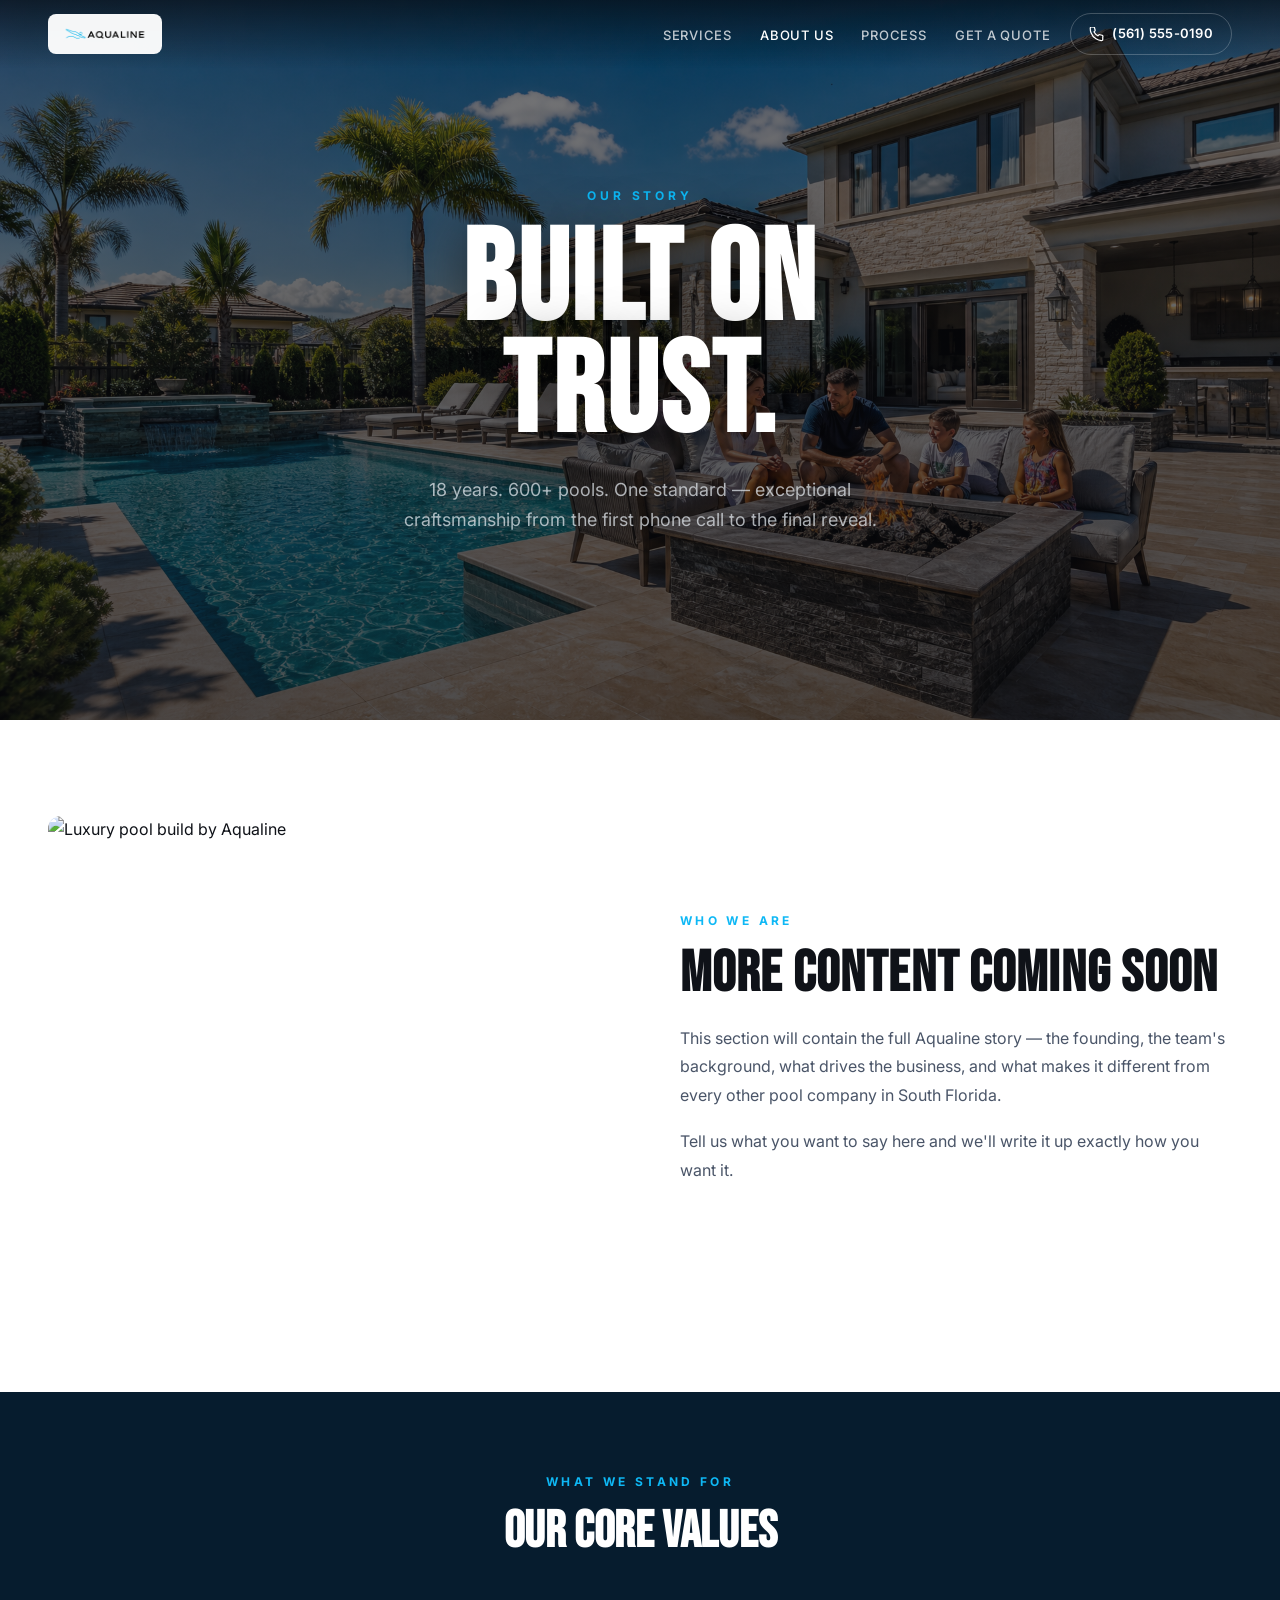
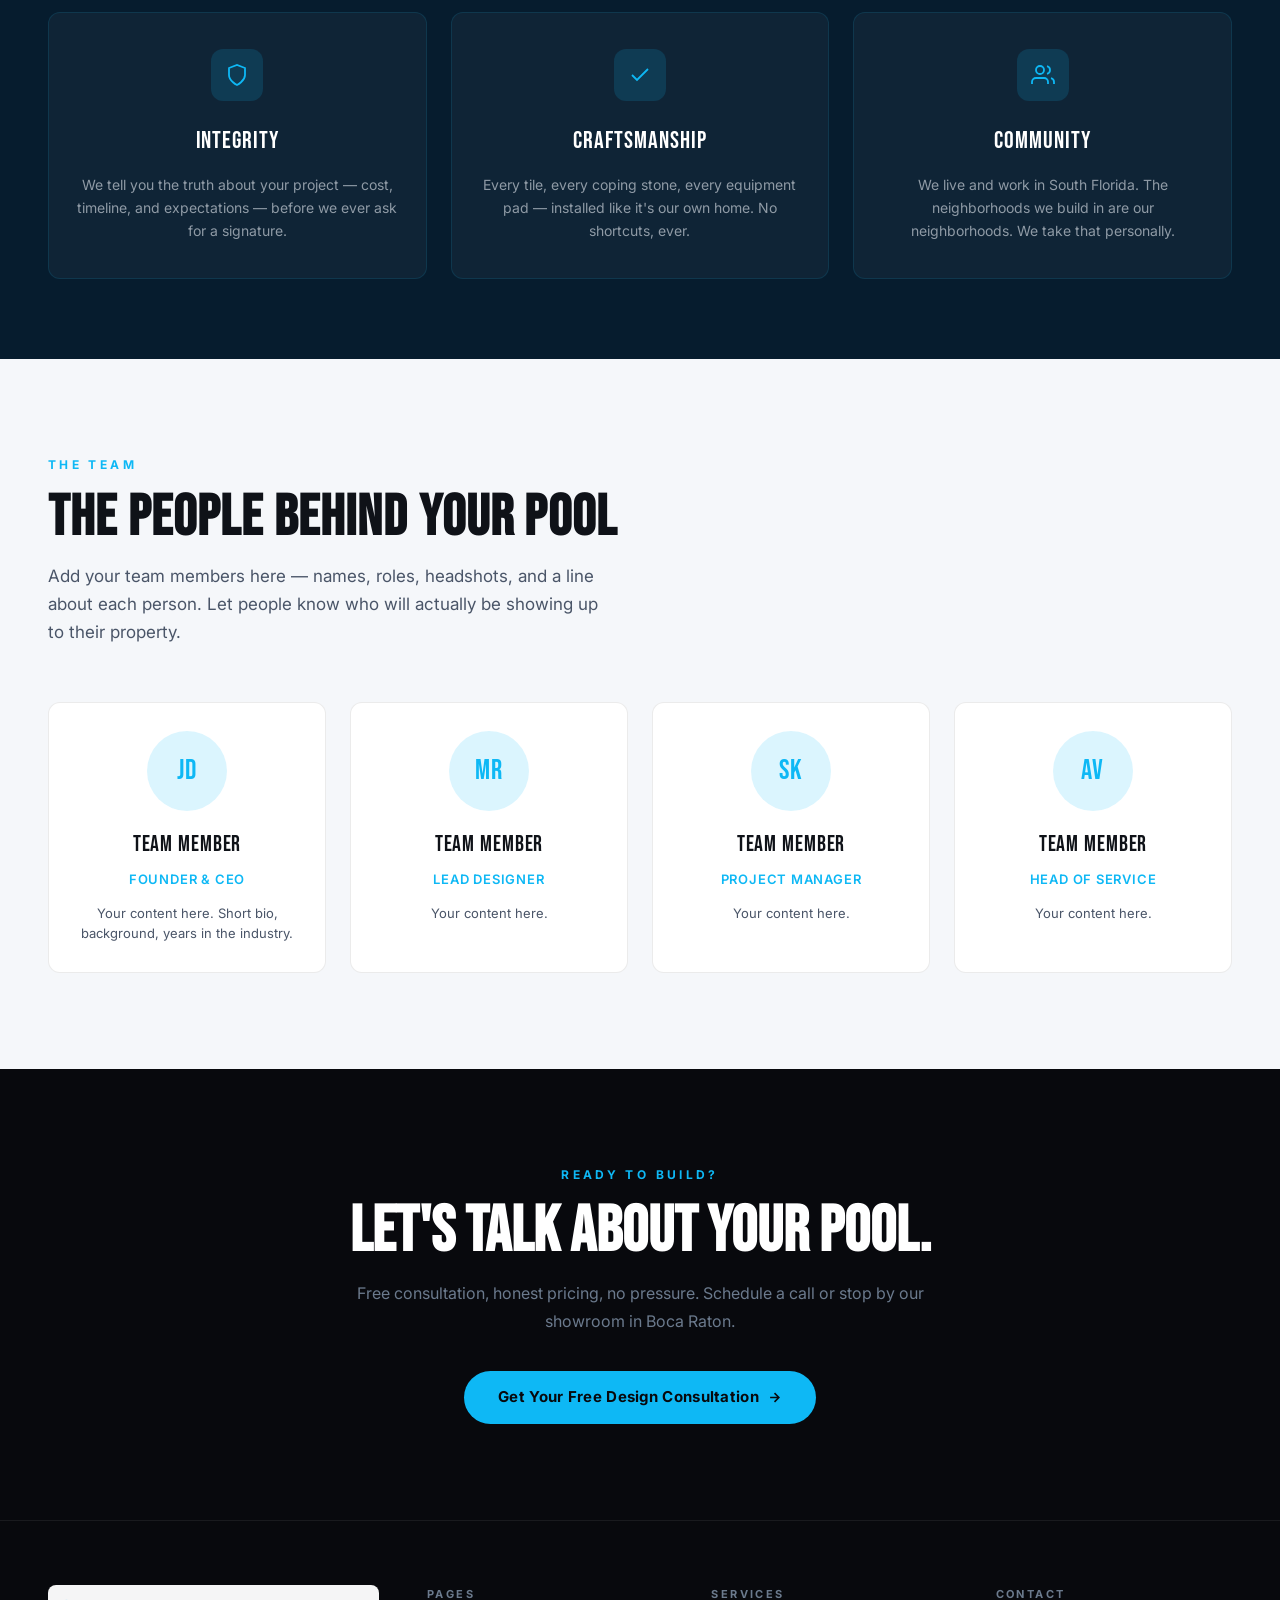
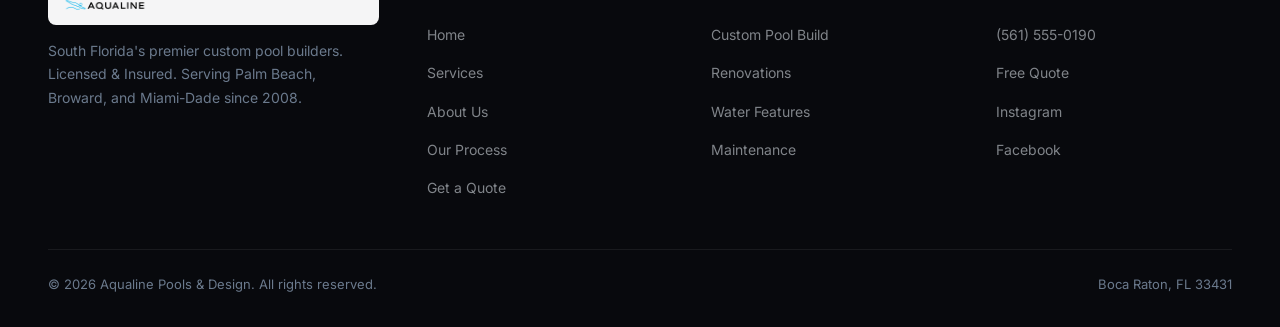
==== about.html @ 48629d18 "Major update: logo, wavy section, split contact form, about page - Aqualine logo (PNG) replaces SVG " ====
<!doctype html>
<html lang="en">
<head>
<meta charset="UTF-8" />
<meta name="viewport" content="width=device-width, initial-scale=1.0" />
<title>About Us | Aqualine Pools & Design — South Florida Pool Builders</title>
<meta name="description" content="Learn about Aqualine Pools & Design — who we are, our story, our team, and why South Florida homeowners trust us with their backyards." />
<link rel="canonical" href="https://aqualinepools.com/about" />
<meta property="og:title" content="About Us | Aqualine Pools & Design" />
<meta property="og:type" content="website" />
<link rel="preconnect" href="https://fonts.googleapis.com" />
<link rel="preconnect" href="https://fonts.gstatic.com" crossorigin />
<link href="https://fonts.googleapis.com/css2?family=Bebas+Neue&family=Inter:wght@300;400;500;600;700&display=swap" rel="stylesheet" />
<style>
*,*::before,*::after{box-sizing:border-box;margin:0;padding:0}
:root{
  --dk:#08090D;--dk2:#0D1117;
  --accent:#0EB8F5;--accent-dk:#0899CC;
  --gold:#C4972A;
  --txt:#E4EAF0;--muted:#6B7A8D;
  --bdr:rgba(255,255,255,.07);
  --lt:#F5F7FA;--lt2:#FFFFFF;
  --txt-dk:#0F1218;--muted-dk:#4A5568;--bdr-lt:rgba(0,0,0,.08);
  --r:10px;
}
html{scroll-behavior:smooth}
body{background:var(--lt2);color:var(--txt-dk);font-family:'Inter',sans-serif;font-size:16px;line-height:1.65;overflow-x:hidden}

/* ── NAV ── */
#nav{position:fixed;top:0;left:0;right:0;height:68px;display:flex;align-items:center;justify-content:space-between;padding:0 48px;z-index:100;background:linear-gradient(to bottom,rgba(8,9,13,.65) 0%,transparent 100%)}
.nav-logo{display:flex;align-items:center;text-decoration:none;background:rgba(255,255,255,.96);border-radius:8px;padding:5px 12px}
.nav-logo img{height:30px;width:auto;display:block}
.nav-right{display:flex;align-items:center;gap:20px;margin-left:auto}
.nav-links{display:flex;align-items:center;gap:28px;list-style:none}
.nav-links a{font-size:13px;font-weight:500;letter-spacing:.06em;text-transform:uppercase;color:rgba(255,255,255,.75);text-decoration:none;transition:color .2s}
.nav-links a:hover,.nav-links a.active{color:#fff}
.nav-phone{display:flex;align-items:center;gap:8px;padding:9px 18px;border-radius:50px;border:1px solid rgba(255,255,255,.22);font-size:13px;font-weight:600;color:#fff;text-decoration:none;letter-spacing:.02em;transition:background .2s,border-color .2s}
.nav-phone:hover{background:rgba(255,255,255,.1);border-color:rgba(255,255,255,.4)}
.hamburger{display:none;flex-direction:column;gap:5px;background:none;border:none;cursor:pointer;padding:4px}
.hamburger span{display:block;width:22px;height:2px;background:#fff;border-radius:2px}
.mob-nav{display:none;position:fixed;inset:0;background:var(--dk);z-index:99;padding:100px 32px 32px;flex-direction:column}
.mob-nav.open{display:flex}
.mob-nav ul{list-style:none;display:flex;flex-direction:column;gap:24px}
.mob-nav a{font-family:'Bebas Neue',sans-serif;font-size:36px;color:var(--txt);text-decoration:none;letter-spacing:.06em;transition:color .2s}
.mob-nav a:hover{color:var(--accent)}

/* ── ABOUT HERO ── */
#about-hero{
  position:relative;height:80vh;min-height:560px;
  background-image:url('aqualine-family-pool-hero.png');
  background-size:cover;background-position:center 30%;
  display:flex;align-items:center;justify-content:center;text-align:center;
}
#about-hero::before{content:'';position:absolute;inset:0;background:linear-gradient(to bottom,rgba(8,9,13,.55) 0%,rgba(8,9,13,.7) 100%)}
.about-hero-inner{position:relative;z-index:1;padding:0 24px;max-width:800px;margin:0 auto}
.about-eye{font-size:12px;font-weight:700;letter-spacing:.32em;text-transform:uppercase;color:var(--accent);margin-bottom:20px}
.about-h1{font-family:'Bebas Neue',sans-serif;font-size:clamp(60px,10vw,130px);line-height:.88;letter-spacing:.02em;color:#fff;text-shadow:0 6px 50px rgba(0,0,0,.5);margin-bottom:24px;text-wrap:balance}
.about-sub{font-size:18px;color:rgba(228,234,240,.72);line-height:1.65;max-width:520px;margin:0 auto}

/* ── STORY SECTION ── */
#about-story{background:var(--lt2);padding:96px 48px}
.story-inner{max-width:1200px;margin:0 auto;display:grid;grid-template-columns:1fr 1fr;gap:80px;align-items:center}
.story-img{border-radius:12px;overflow:hidden}
.story-img img{width:100%;height:480px;object-fit:cover;display:block;border-radius:12px}
.story-text .sec-eye{font-size:12px;font-weight:700;letter-spacing:.28em;text-transform:uppercase;color:var(--accent);margin-bottom:16px}
.story-text h2{font-family:'Bebas Neue',sans-serif;font-size:clamp(40px,4.5vw,64px);line-height:.95;letter-spacing:.02em;color:var(--txt-dk);margin-bottom:22px;text-wrap:balance}
.story-text p{font-size:16px;color:var(--muted-dk);line-height:1.78;margin-bottom:18px}

/* ── VALUES BAND ── */
#about-values{background:#061C2E;padding:80px 48px}
.values-inner{max-width:1200px;margin:0 auto}
.values-inner .sec-eye{font-size:12px;font-weight:700;letter-spacing:.28em;text-transform:uppercase;color:var(--accent);margin-bottom:16px;text-align:center}
.values-inner h2{font-family:'Bebas Neue',sans-serif;font-size:clamp(38px,4vw,58px);line-height:.95;color:#fff;text-align:center;margin-bottom:56px;text-wrap:balance}
.values-grid{display:grid;grid-template-columns:repeat(3,1fr);gap:24px}
.value-card{background:rgba(255,255,255,.04);border:1px solid rgba(14,184,245,.12);border-radius:12px;padding:36px 28px;text-align:center;transition:border-color .3s}
.value-card:hover{border-color:rgba(14,184,245,.35)}
.value-icon{width:52px;height:52px;border-radius:12px;background:rgba(14,184,245,.15);display:flex;align-items:center;justify-content:center;color:var(--accent);margin:0 auto 20px}
.value-title{font-family:'Bebas Neue',sans-serif;font-size:24px;letter-spacing:.04em;color:#fff;margin-bottom:12px}
.value-desc{font-size:14px;color:rgba(228,234,240,.6);line-height:1.65}

/* ── TEAM SECTION ── */
#about-team{background:var(--lt);padding:96px 48px}
.team-inner{max-width:1200px;margin:0 auto}
.team-inner .sec-eye{font-size:12px;font-weight:700;letter-spacing:.28em;text-transform:uppercase;color:var(--accent);margin-bottom:16px}
.team-inner h2{font-family:'Bebas Neue',sans-serif;font-size:clamp(40px,4.5vw,64px);line-height:.95;letter-spacing:.02em;color:var(--txt-dk);margin-bottom:16px;text-wrap:balance}
.team-inner .team-sub{font-size:17px;color:var(--muted-dk);max-width:560px;margin-bottom:56px}
.team-grid{display:grid;grid-template-columns:repeat(4,1fr);gap:24px}
.team-card{background:var(--lt2);border:1px solid var(--bdr-lt);border-radius:12px;padding:28px;text-align:center;transition:box-shadow .3s}
.team-card:hover{box-shadow:0 8px 32px rgba(14,184,245,.1)}
.team-avatar{width:80px;height:80px;border-radius:50%;background:rgba(14,184,245,.15);margin:0 auto 16px;display:flex;align-items:center;justify-content:center;color:var(--accent);font-family:'Bebas Neue',sans-serif;font-size:28px;letter-spacing:.04em}
.team-name{font-family:'Bebas Neue',sans-serif;font-size:22px;letter-spacing:.04em;color:var(--txt-dk);margin-bottom:6px}
.team-role{font-size:13px;font-weight:600;color:var(--accent);letter-spacing:.06em;text-transform:uppercase;margin-bottom:12px}
.team-bio{font-size:13px;color:var(--muted-dk);line-height:1.6}

/* ── CTA ── */
#about-cta{background:var(--dk);padding:96px 48px;text-align:center}
.about-cta-inner{max-width:620px;margin:0 auto}
.about-cta-inner .sec-eye{font-size:12px;font-weight:700;letter-spacing:.28em;text-transform:uppercase;color:var(--accent);margin-bottom:16px}
.about-cta-inner h2{font-family:'Bebas Neue',sans-serif;font-size:clamp(42px,5vw,72px);line-height:.95;color:#fff;margin-bottom:18px;text-wrap:balance}
.about-cta-inner p{font-size:16px;color:var(--muted);margin-bottom:36px;line-height:1.7}
.btn-accent{display:inline-flex;align-items:center;gap:8px;padding:14px 34px;background:var(--accent);color:#08090D;border-radius:50px;font-size:15px;font-weight:700;font-family:'Inter',sans-serif;text-decoration:none;letter-spacing:.02em;transition:background .2s,box-shadow .2s,transform .2s}
.btn-accent:hover{background:var(--accent-dk);box-shadow:0 8px 28px rgba(14,184,245,.35);transform:translateY(-2px)}

/* ── FOOTER ── */
footer{background:var(--dk);border-top:1px solid var(--bdr);padding:64px 48px 32px}
.foot-inner{max-width:1200px;margin:0 auto;display:grid;grid-template-columns:1.4fr 1fr 1fr 1fr;gap:48px;margin-bottom:48px}
.foot-brand p{font-size:14px;color:var(--muted);line-height:1.7;margin-top:14px}
.foot-col h4{font-size:11px;font-weight:700;letter-spacing:.22em;text-transform:uppercase;color:var(--muted);margin-bottom:18px}
.foot-col ul{list-style:none;display:flex;flex-direction:column;gap:12px}
.foot-col a{font-size:14px;color:rgba(228,234,240,.55);text-decoration:none;transition:color .2s}
.foot-col a:hover{color:var(--txt)}
.foot-btm{max-width:1200px;margin:0 auto;padding-top:24px;border-top:1px solid var(--bdr);display:flex;justify-content:space-between;align-items:center;font-size:13px;color:var(--muted)}

@media(max-width:1024px){
  .story-inner{grid-template-columns:1fr;gap:48px}
  .values-grid{grid-template-columns:1fr 1fr}
  .team-grid{grid-template-columns:1fr 1fr}
  .foot-inner{grid-template-columns:1fr 1fr}
}
@media(max-width:768px){
  #nav{padding:0 20px}
  .nav-links{display:none}
  .hamburger{display:flex}
  #about-story,#about-values,#about-team,#about-cta,footer{padding-left:20px;padding-right:20px}
  .values-grid{grid-template-columns:1fr}
  .team-grid{grid-template-columns:1fr 1fr}
  .foot-inner{grid-template-columns:1fr}
  .foot-btm{flex-direction:column;gap:10px;text-align:center}
}
</style>
</head>
<body>

<!-- NAV -->
<nav id="nav">
  <a href="index.html" class="nav-logo">
    <img src="aqualine-logo.png" alt="Aqualine Pools & Design" />
  </a>
  <div class="nav-right">
    <ul class="nav-links">
      <li><a href="services.html">Services</a></li>
      <li><a href="about.html" class="active">About Us</a></li>
      <li><a href="index.html#process">Process</a></li>
      <li><a href="index.html#contact">Get a Quote</a></li>
    </ul>
    <a href="tel:+15615550190" class="nav-phone">
      <svg width="15" height="15" fill="none" stroke="currentColor" stroke-width="2" viewBox="0 0 24 24"><path d="M22 16.92v3a2 2 0 01-2.18 2 19.79 19.79 0 01-8.63-3.07A19.5 19.5 0 013.07 8.81 19.79 19.79 0 012 2.18 2 2 0 014 0h3a2 2 0 012 1.72c.127.96.36 1.903.7 2.81a2 2 0 01-.45 2.11L8.09 7.91a16 16 0 006.16 6.16l1.27-1.27a2 2 0 012.11-.45c.907.34 1.85.573 2.81.7A2 2 0 0122 16z"/></svg>
      (561) 555-0190
    </a>
    <button class="hamburger" id="hamburger" aria-label="Open menu"><span></span><span></span><span></span></button>
  </div>
</nav>
<div class="mob-nav" id="mob-nav">
  <ul>
    <li><a href="services.html">Services</a></li>
    <li><a href="about.html">About Us</a></li>
    <li><a href="index.html#process">Process</a></li>
    <li><a href="index.html#contact">Get a Quote</a></li>
    <li><a href="tel:+15615550190">(561) 555-0190</a></li>
  </ul>
</div>

<!-- HERO -->
<section id="about-hero">
  <div class="about-hero-inner">
    <p class="about-eye">Our Story</p>
    <h1 class="about-h1">BUILT ON<br>TRUST.</h1>
    <p class="about-sub">18 years. 600+ pools. One standard — exceptional craftsmanship from the first phone call to the final reveal.</p>
  </div>
</section>

<!-- STORY -->
<section id="about-story">
  <div class="story-inner">
    <div class="story-img">
      <img src="https://images.unsplash.com/photo-1743167548878-6069e48779c1?w=900&q=85&fit=crop" alt="Luxury pool build by Aqualine" loading="lazy" />
    </div>
    <div class="story-text">
      <p class="sec-eye">Who We Are</p>
      <h2>More Content Coming Soon</h2>
      <p>This section will contain the full Aqualine story — the founding, the team's background, what drives the business, and what makes it different from every other pool company in South Florida.</p>
      <p>Tell us what you want to say here and we'll write it up exactly how you want it.</p>
    </div>
  </div>
</section>

<!-- VALUES -->
<section id="about-values">
  <div class="values-inner">
    <p class="sec-eye">What We Stand For</p>
    <h2>Our Core Values</h2>
    <div class="values-grid">
      <div class="value-card">
        <div class="value-icon">
          <svg width="24" height="24" fill="none" stroke="currentColor" stroke-width="1.8" viewBox="0 0 24 24"><path d="M12 22s8-4 8-10V5l-8-3-8 3v7c0 6 8 10 8 10z"/></svg>
        </div>
        <div class="value-title">Integrity</div>
        <div class="value-desc">We tell you the truth about your project — cost, timeline, and expectations — before we ever ask for a signature.</div>
      </div>
      <div class="value-card">
        <div class="value-icon">
          <svg width="24" height="24" fill="none" stroke="currentColor" stroke-width="1.8" viewBox="0 0 24 24"><polyline points="20 6 9 17 4 12"/></svg>
        </div>
        <div class="value-title">Craftsmanship</div>
        <div class="value-desc">Every tile, every coping stone, every equipment pad — installed like it's our own home. No shortcuts, ever.</div>
      </div>
      <div class="value-card">
        <div class="value-icon">
          <svg width="24" height="24" fill="none" stroke="currentColor" stroke-width="1.8" viewBox="0 0 24 24"><path d="M17 21v-2a4 4 0 00-4-4H5a4 4 0 00-4 4v2"/><circle cx="9" cy="7" r="4"/><path d="M23 21v-2a4 4 0 00-3-3.87M16 3.13a4 4 0 010 7.75"/></svg>
        </div>
        <div class="value-title">Community</div>
        <div class="value-desc">We live and work in South Florida. The neighborhoods we build in are our neighborhoods. We take that personally.</div>
      </div>
    </div>
  </div>
</section>

<!-- TEAM -->
<section id="about-team">
  <div class="team-inner">
    <p class="sec-eye">The Team</p>
    <h2>The People Behind Your Pool</h2>
    <p class="team-sub">Add your team members here — names, roles, headshots, and a line about each person. Let people know who will actually be showing up to their property.</p>
    <div class="team-grid">
      <div class="team-card">
        <div class="team-avatar">JD</div>
        <div class="team-name">Team Member</div>
        <div class="team-role">Founder & CEO</div>
        <p class="team-bio">Your content here. Short bio, background, years in the industry.</p>
      </div>
      <div class="team-card">
        <div class="team-avatar">MR</div>
        <div class="team-name">Team Member</div>
        <div class="team-role">Lead Designer</div>
        <p class="team-bio">Your content here.</p>
      </div>
      <div class="team-card">
        <div class="team-avatar">SK</div>
        <div class="team-name">Team Member</div>
        <div class="team-role">Project Manager</div>
        <p class="team-bio">Your content here.</p>
      </div>
      <div class="team-card">
        <div class="team-avatar">AV</div>
        <div class="team-name">Team Member</div>
        <div class="team-role">Head of Service</div>
        <p class="team-bio">Your content here.</p>
      </div>
    </div>
  </div>
</section>

<!-- CTA -->
<section id="about-cta">
  <div class="about-cta-inner">
    <p class="sec-eye">Ready to Build?</p>
    <h2>Let's Talk About Your Pool.</h2>
    <p>Free consultation, honest pricing, no pressure. Schedule a call or stop by our showroom in Boca Raton.</p>
    <a href="index.html#contact" class="btn-accent">
      Get Your Free Design Consultation
      <svg width="15" height="15" fill="none" stroke="currentColor" stroke-width="2.5" viewBox="0 0 24 24"><path d="M5 12h14M12 5l7 7-7 7"/></svg>
    </a>
  </div>
</section>

<!-- FOOTER -->
<footer>
  <div class="foot-inner">
    <div class="foot-brand">
      <a href="index.html" class="nav-logo">
        <img src="aqualine-logo.png" alt="Aqualine Pools & Design" />
      </a>
      <p>South Florida's premier custom pool builders. Licensed & Insured. Serving Palm Beach, Broward, and Miami-Dade since 2008.</p>
    </div>
    <div class="foot-col">
      <h4>Pages</h4>
      <ul>
        <li><a href="index.html">Home</a></li>
        <li><a href="services.html">Services</a></li>
        <li><a href="about.html">About Us</a></li>
        <li><a href="index.html#process">Our Process</a></li>
        <li><a href="index.html#contact">Get a Quote</a></li>
      </ul>
    </div>
    <div class="foot-col">
      <h4>Services</h4>
      <ul>
        <li><a href="services.html">Custom Pool Build</a></li>
        <li><a href="services.html">Renovations</a></li>
        <li><a href="services.html">Water Features</a></li>
        <li><a href="services.html">Maintenance</a></li>
      </ul>
    </div>
    <div class="foot-col">
      <h4>Contact</h4>
      <ul>
        <li><a href="tel:+15615550190">(561) 555-0190</a></li>
        <li><a href="index.html#contact">Free Quote</a></li>
        <li><a href="#">Instagram</a></li>
        <li><a href="#">Facebook</a></li>
      </ul>
    </div>
  </div>
  <div class="foot-btm">
    <span>&copy; 2026 Aqualine Pools & Design. All rights reserved.</span>
    <span>Boca Raton, FL 33431</span>
  </div>
</footer>

<script>
const hamburger = document.getElementById('hamburger');
const mobNav    = document.getElementById('mob-nav');
hamburger.addEventListener('click', () => mobNav.classList.toggle('open'));
mobNav.querySelectorAll('a').forEach(a => a.addEventListener('click', () => mobNav.classList.remove('open')));
</script>
</body>
</html>
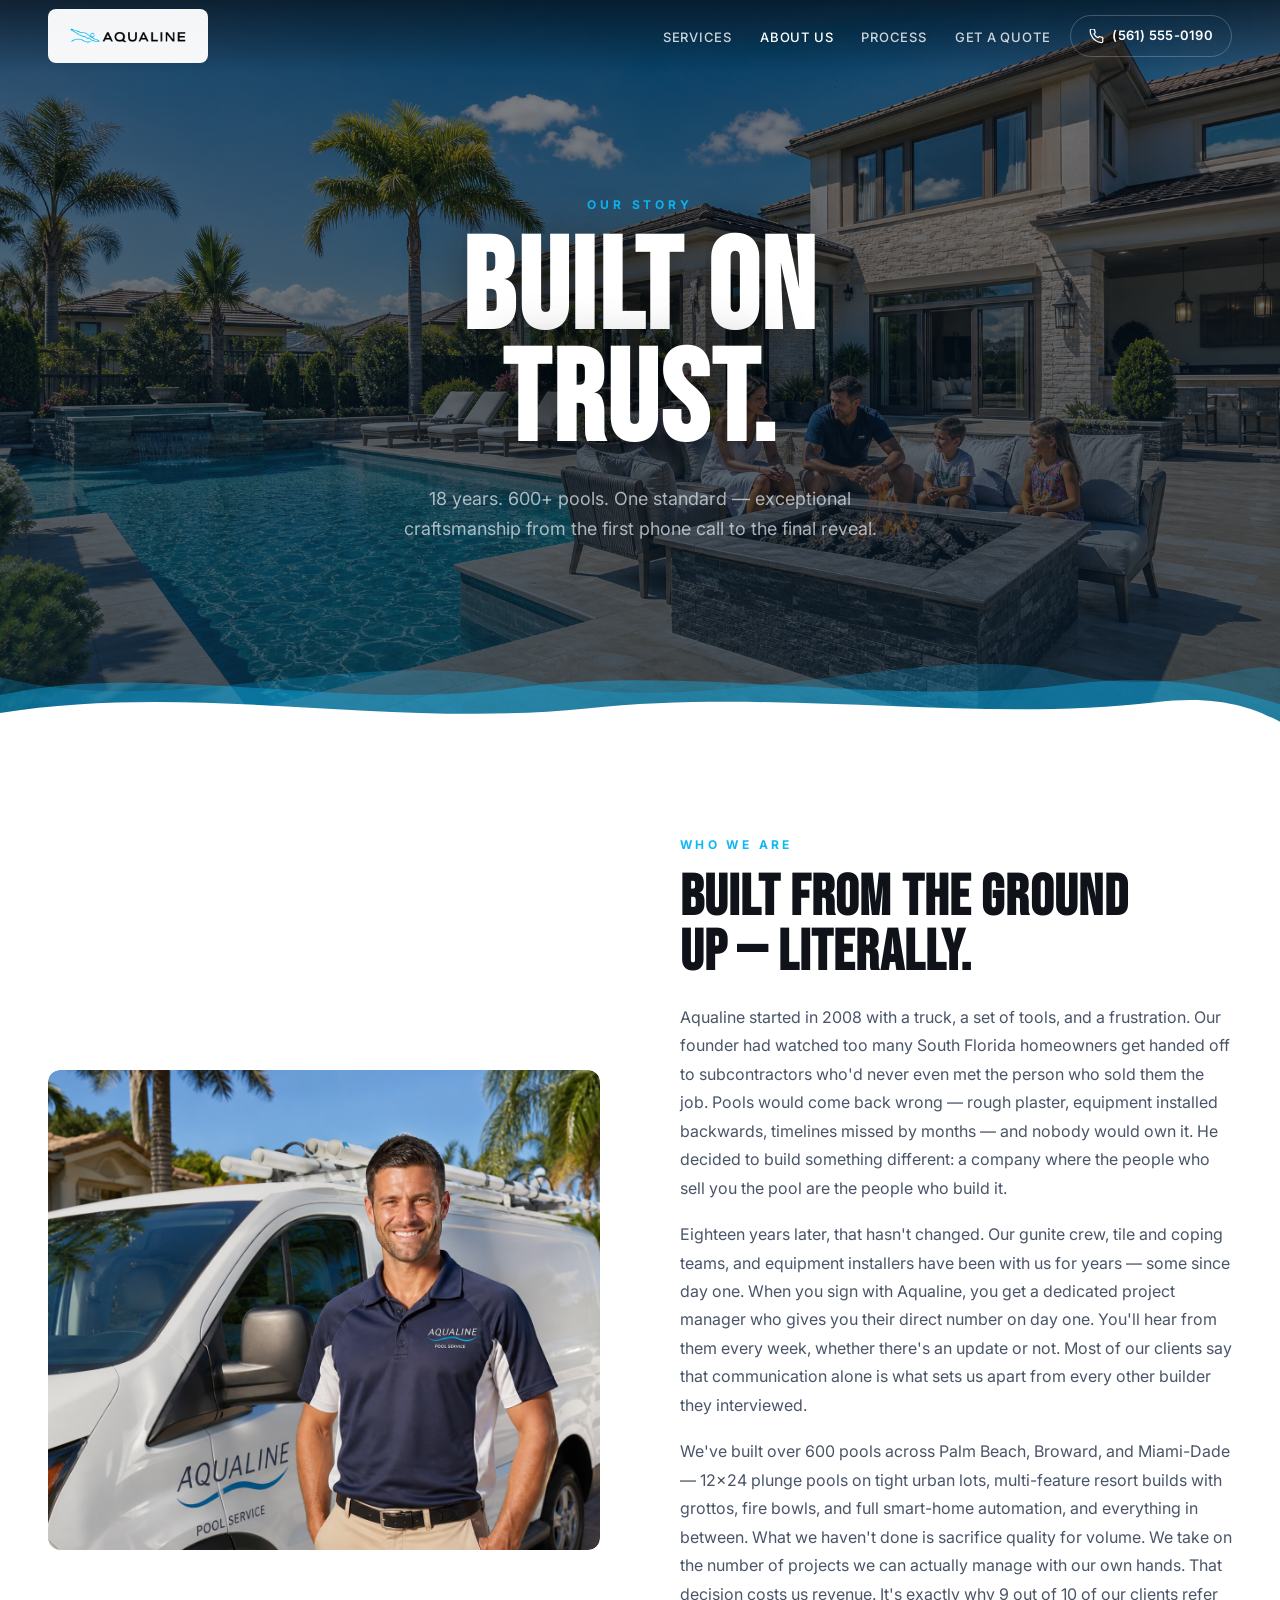
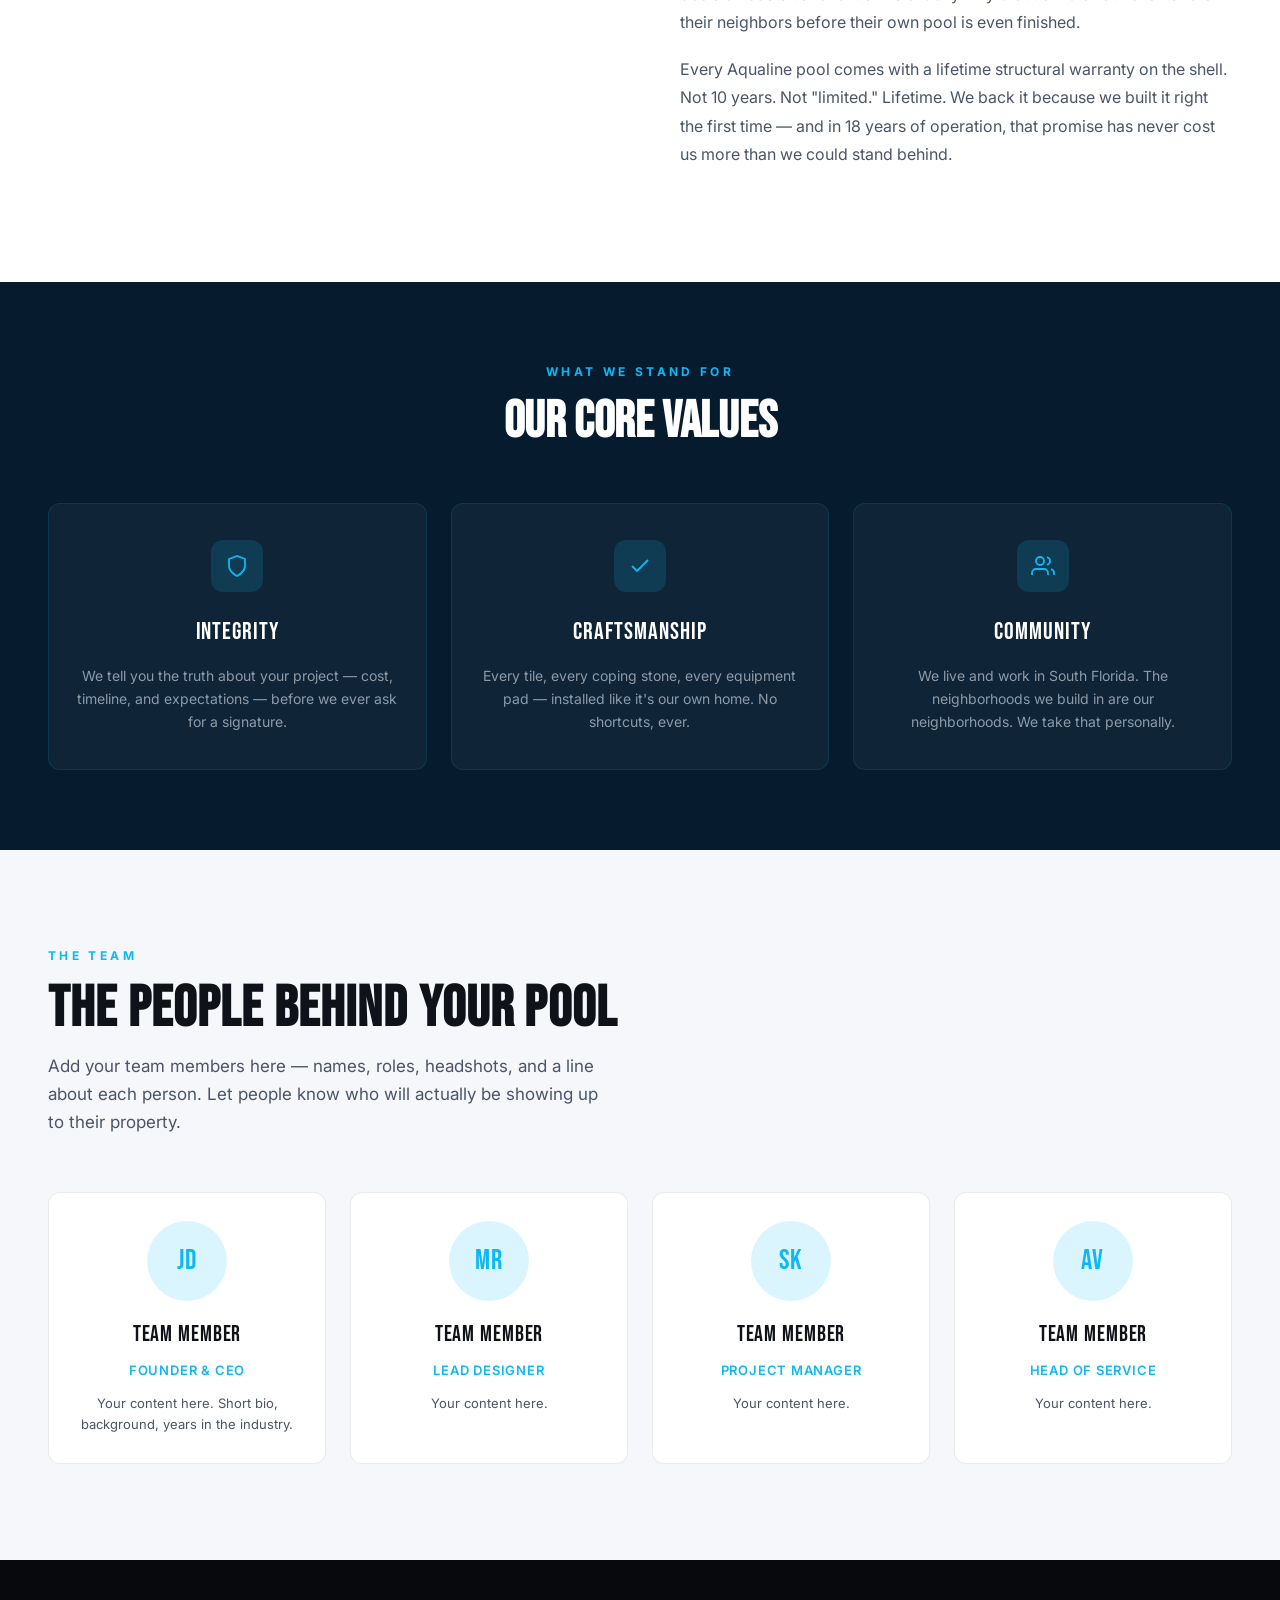
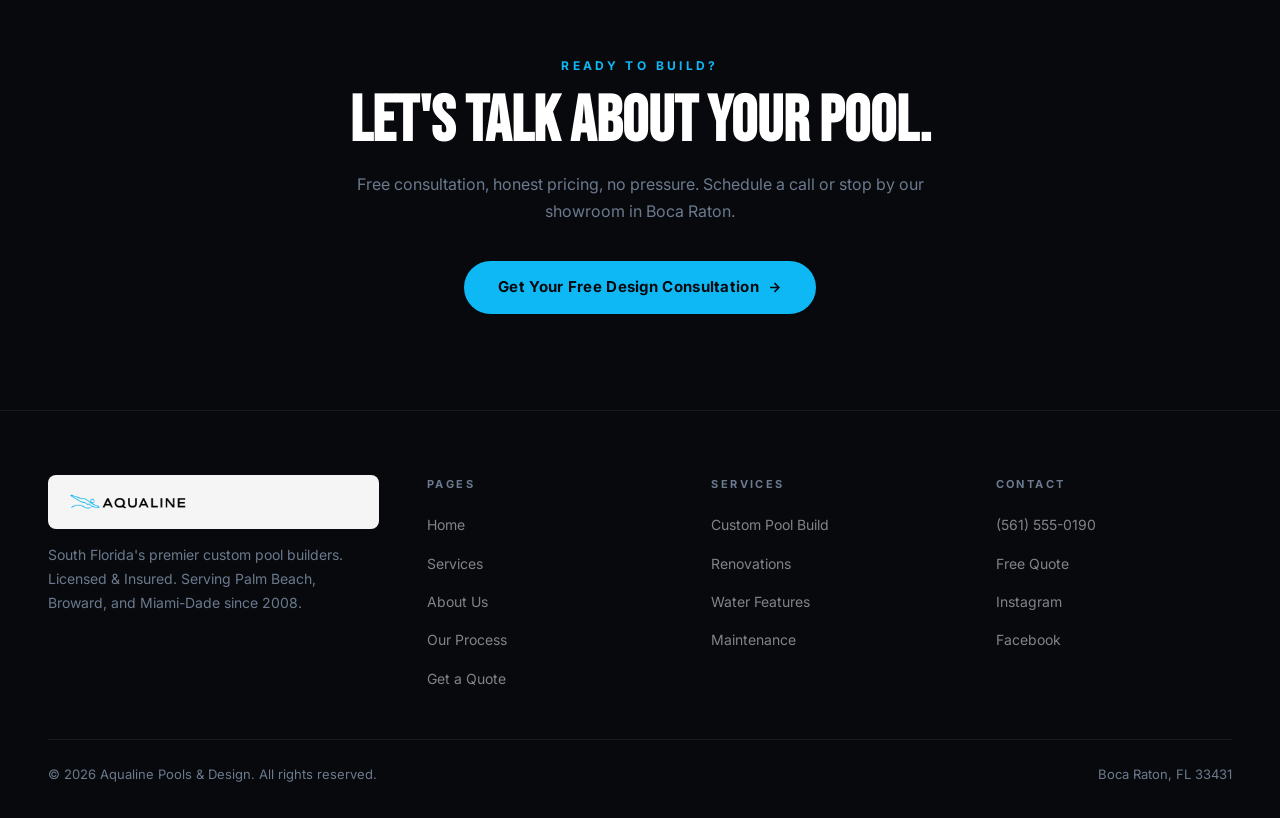
==== commit 04e2251f: "feat: about page - wavy hero, real photo + full Aqualine story Adds 3-layer SVG wave to hero bottom " ====
--- a/about.html
+++ b/about.html
@@ -27,17 +27,23 @@
 body{background:var(--lt2);color:var(--txt-dk);font-family:'Inter',sans-serif;font-size:16px;line-height:1.65;overflow-x:hidden}
 
 /* ── NAV ── */
-#nav{position:fixed;top:0;left:0;right:0;height:68px;display:flex;align-items:center;justify-content:space-between;padding:0 48px;z-index:100;background:linear-gradient(to bottom,rgba(8,9,13,.65) 0%,transparent 100%)}
-.nav-logo{display:flex;align-items:center;text-decoration:none;background:rgba(255,255,255,.96);border-radius:8px;padding:5px 12px}
-.nav-logo img{height:30px;width:auto;display:block}
+#nav{position:fixed;top:0;left:0;right:0;height:72px;display:flex;align-items:center;justify-content:space-between;padding:0 48px;z-index:100;background:linear-gradient(to bottom,rgba(8,9,13,.6) 0%,transparent 100%);transition:background .35s,box-shadow .35s}
+#nav.scrolled{background:#fff;box-shadow:0 2px 24px rgba(0,0,0,.09)}
+.nav-logo{display:flex;align-items:center;text-decoration:none;background:rgba(255,255,255,.96);border-radius:8px;padding:5px 14px;transition:background .35s,padding .35s}
+.nav-logo img{height:44px;width:auto;display:block}
+#nav.scrolled .nav-logo{background:transparent;padding:5px 0}
 .nav-right{display:flex;align-items:center;gap:20px;margin-left:auto}
 .nav-links{display:flex;align-items:center;gap:28px;list-style:none}
-.nav-links a{font-size:13px;font-weight:500;letter-spacing:.06em;text-transform:uppercase;color:rgba(255,255,255,.75);text-decoration:none;transition:color .2s}
+.nav-links a{font-size:13px;font-weight:500;letter-spacing:.06em;text-transform:uppercase;color:rgba(255,255,255,.8);text-decoration:none;transition:color .25s}
 .nav-links a:hover,.nav-links a.active{color:#fff}
-.nav-phone{display:flex;align-items:center;gap:8px;padding:9px 18px;border-radius:50px;border:1px solid rgba(255,255,255,.22);font-size:13px;font-weight:600;color:#fff;text-decoration:none;letter-spacing:.02em;transition:background .2s,border-color .2s}
+#nav.scrolled .nav-links a{color:#1a2c3d}
+#nav.scrolled .nav-links a:hover,#nav.scrolled .nav-links a.active{color:var(--accent)}
+.nav-phone{display:flex;align-items:center;gap:8px;padding:9px 18px;border-radius:50px;border:1px solid rgba(255,255,255,.22);font-size:13px;font-weight:600;color:#fff;text-decoration:none;letter-spacing:.02em;transition:background .25s,border-color .25s,color .25s}
 .nav-phone:hover{background:rgba(255,255,255,.1);border-color:rgba(255,255,255,.4)}
+#nav.scrolled .nav-phone{background:var(--accent);border-color:var(--accent);color:#fff}
 .hamburger{display:none;flex-direction:column;gap:5px;background:none;border:none;cursor:pointer;padding:4px}
-.hamburger span{display:block;width:22px;height:2px;background:#fff;border-radius:2px}
+.hamburger span{display:block;width:22px;height:2px;background:#fff;border-radius:2px;transition:background .25s}
+#nav.scrolled .hamburger span{background:#1a2c3d}
 .mob-nav{display:none;position:fixed;inset:0;background:var(--dk);z-index:99;padding:100px 32px 32px;flex-direction:column}
 .mob-nav.open{display:flex}
 .mob-nav ul{list-style:none;display:flex;flex-direction:column;gap:24px}
@@ -46,16 +52,20 @@
 
 /* ── ABOUT HERO ── */
 #about-hero{
-  position:relative;height:80vh;min-height:560px;
+  position:relative;height:82vh;min-height:580px;
   background-image:url('aqualine-family-pool-hero.png');
   background-size:cover;background-position:center 30%;
   display:flex;align-items:center;justify-content:center;text-align:center;
+  overflow:hidden;
 }
-#about-hero::before{content:'';position:absolute;inset:0;background:linear-gradient(to bottom,rgba(8,9,13,.55) 0%,rgba(8,9,13,.7) 100%)}
-.about-hero-inner{position:relative;z-index:1;padding:0 24px;max-width:800px;margin:0 auto}
+#about-hero::before{content:'';position:absolute;inset:0;background:linear-gradient(to bottom,rgba(8,9,13,.5) 0%,rgba(6,28,46,.75) 100%);z-index:1}
+.about-hero-inner{position:relative;z-index:2;padding:0 24px;max-width:800px;margin:0 auto}
 .about-eye{font-size:12px;font-weight:700;letter-spacing:.32em;text-transform:uppercase;color:var(--accent);margin-bottom:20px}
 .about-h1{font-family:'Bebas Neue',sans-serif;font-size:clamp(60px,10vw,130px);line-height:.88;letter-spacing:.02em;color:#fff;text-shadow:0 6px 50px rgba(0,0,0,.5);margin-bottom:24px;text-wrap:balance}
 .about-sub{font-size:18px;color:rgba(228,234,240,.72);line-height:1.65;max-width:520px;margin:0 auto}
+/* wavy bottom edge */
+.hero-wave{position:absolute;bottom:-2px;left:0;right:0;z-index:2;line-height:0}
+.hero-wave svg{display:block;width:100%;height:auto}
 
 /* ── STORY SECTION ── */
 #about-story{background:var(--lt2);padding:96px 48px}
@@ -167,19 +177,29 @@
     <h1 class="about-h1">BUILT ON<br>TRUST.</h1>
     <p class="about-sub">18 years. 600+ pools. One standard — exceptional craftsmanship from the first phone call to the final reveal.</p>
   </div>
+  <!-- wavy bottom edge like Reyes Pool Service -->
+  <div class="hero-wave">
+    <svg viewBox="0 0 1440 130" preserveAspectRatio="none" xmlns="http://www.w3.org/2000/svg">
+      <path d="M0,60 C200,110 400,20 600,65 C800,110 1050,15 1200,55 C1320,85 1400,40 1440,50 L1440,130 L0,130Z" fill="rgba(14,184,245,0.22)"/>
+      <path d="M0,80 C180,40 380,100 580,72 C780,44 1000,95 1200,68 C1330,52 1400,80 1440,90 L1440,130 L0,130Z" fill="rgba(14,184,245,0.38)"/>
+      <path d="M0,100 C220,65 440,118 660,95 C880,72 1100,112 1300,88 C1380,78 1420,100 1440,110 L1440,130 L0,130Z" fill="#fff"/>
+    </svg>
+  </div>
 </section>
 
 <!-- STORY -->
 <section id="about-story">
   <div class="story-inner">
     <div class="story-img">
-      <img src="https://images.unsplash.com/photo-1743167548878-6069e48779c1?w=900&q=85&fit=crop" alt="Luxury pool build by Aqualine" loading="lazy" />
+      <img src="aqualine-about-us-photo.png" alt="Aqualine Pools team and completed pool build" loading="lazy" />
     </div>
     <div class="story-text">
       <p class="sec-eye">Who We Are</p>
-      <h2>More Content Coming Soon</h2>
-      <p>This section will contain the full Aqualine story — the founding, the team's background, what drives the business, and what makes it different from every other pool company in South Florida.</p>
-      <p>Tell us what you want to say here and we'll write it up exactly how you want it.</p>
+      <h2>Built From The Ground Up — Literally.</h2>
+      <p>Aqualine started in 2008 with a truck, a set of tools, and a frustration. Our founder had watched too many South Florida homeowners get handed off to subcontractors who'd never even met the person who sold them the job. Pools would come back wrong — rough plaster, equipment installed backwards, timelines missed by months — and nobody would own it. He decided to build something different: a company where the people who sell you the pool are the people who build it.</p>
+      <p>Eighteen years later, that hasn't changed. Our gunite crew, tile and coping teams, and equipment installers have been with us for years — some since day one. When you sign with Aqualine, you get a dedicated project manager who gives you their direct number on day one. You'll hear from them every week, whether there's an update or not. Most of our clients say that communication alone is what sets us apart from every other builder they interviewed.</p>
+      <p>We've built over 600 pools across Palm Beach, Broward, and Miami-Dade — 12×24 plunge pools on tight urban lots, multi-feature resort builds with grottos, fire bowls, and full smart-home automation, and everything in between. What we haven't done is sacrifice quality for volume. We take on the number of projects we can actually manage with our own hands. That decision costs us revenue. It's exactly why 9 out of 10 of our clients refer their neighbors before their own pool is even finished.</p>
+      <p>Every Aqualine pool comes with a lifetime structural warranty on the shell. Not 10 years. Not "limited." Lifetime. We back it because we built it right the first time — and in 18 years of operation, that promise has never cost us more than we could stand behind.</p>
     </div>
   </div>
 </section>
@@ -312,6 +332,9 @@
 const mobNav    = document.getElementById('mob-nav');
 hamburger.addEventListener('click', () => mobNav.classList.toggle('open'));
 mobNav.querySelectorAll('a').forEach(a => a.addEventListener('click', () => mobNav.classList.remove('open')));
+
+const navEl = document.getElementById('nav');
+window.addEventListener('scroll', () => { navEl.classList.toggle('scrolled', window.scrollY > 80); }, { passive: true });
 </script>
 </body>
 </html>
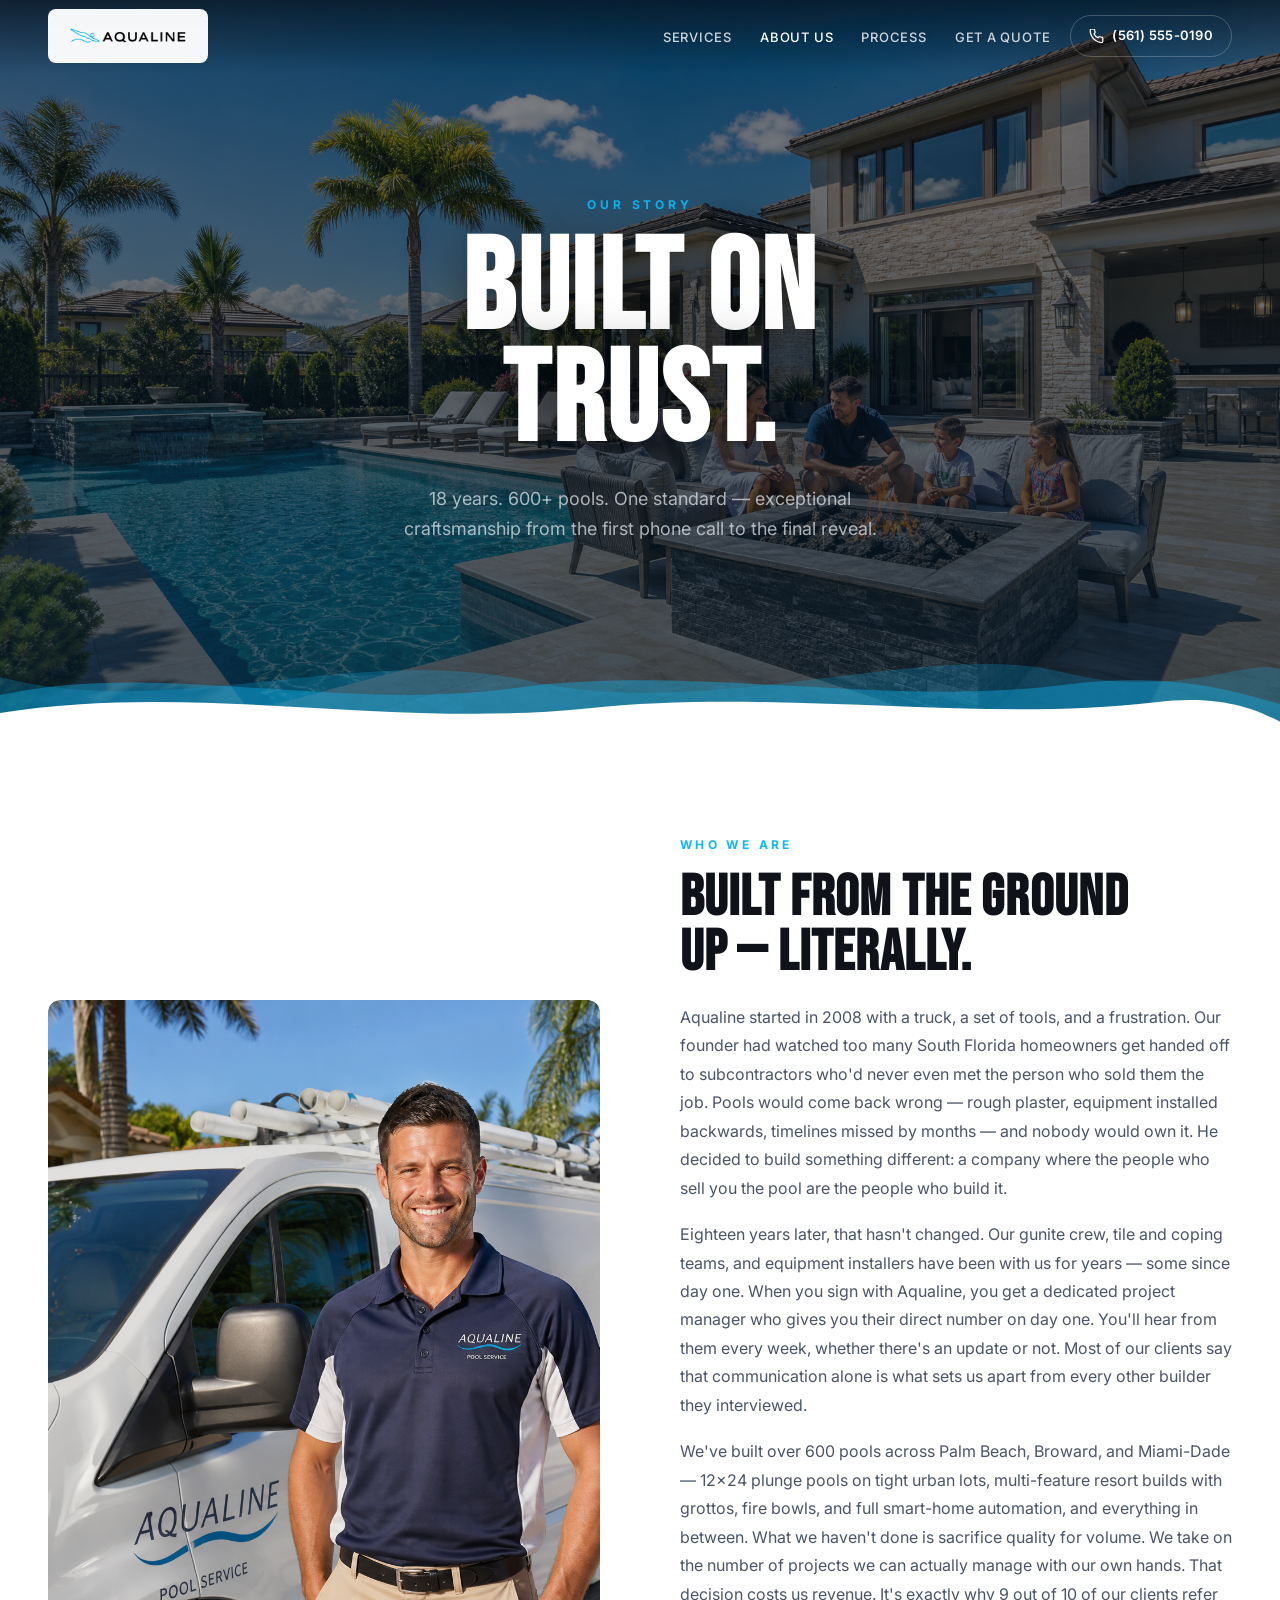
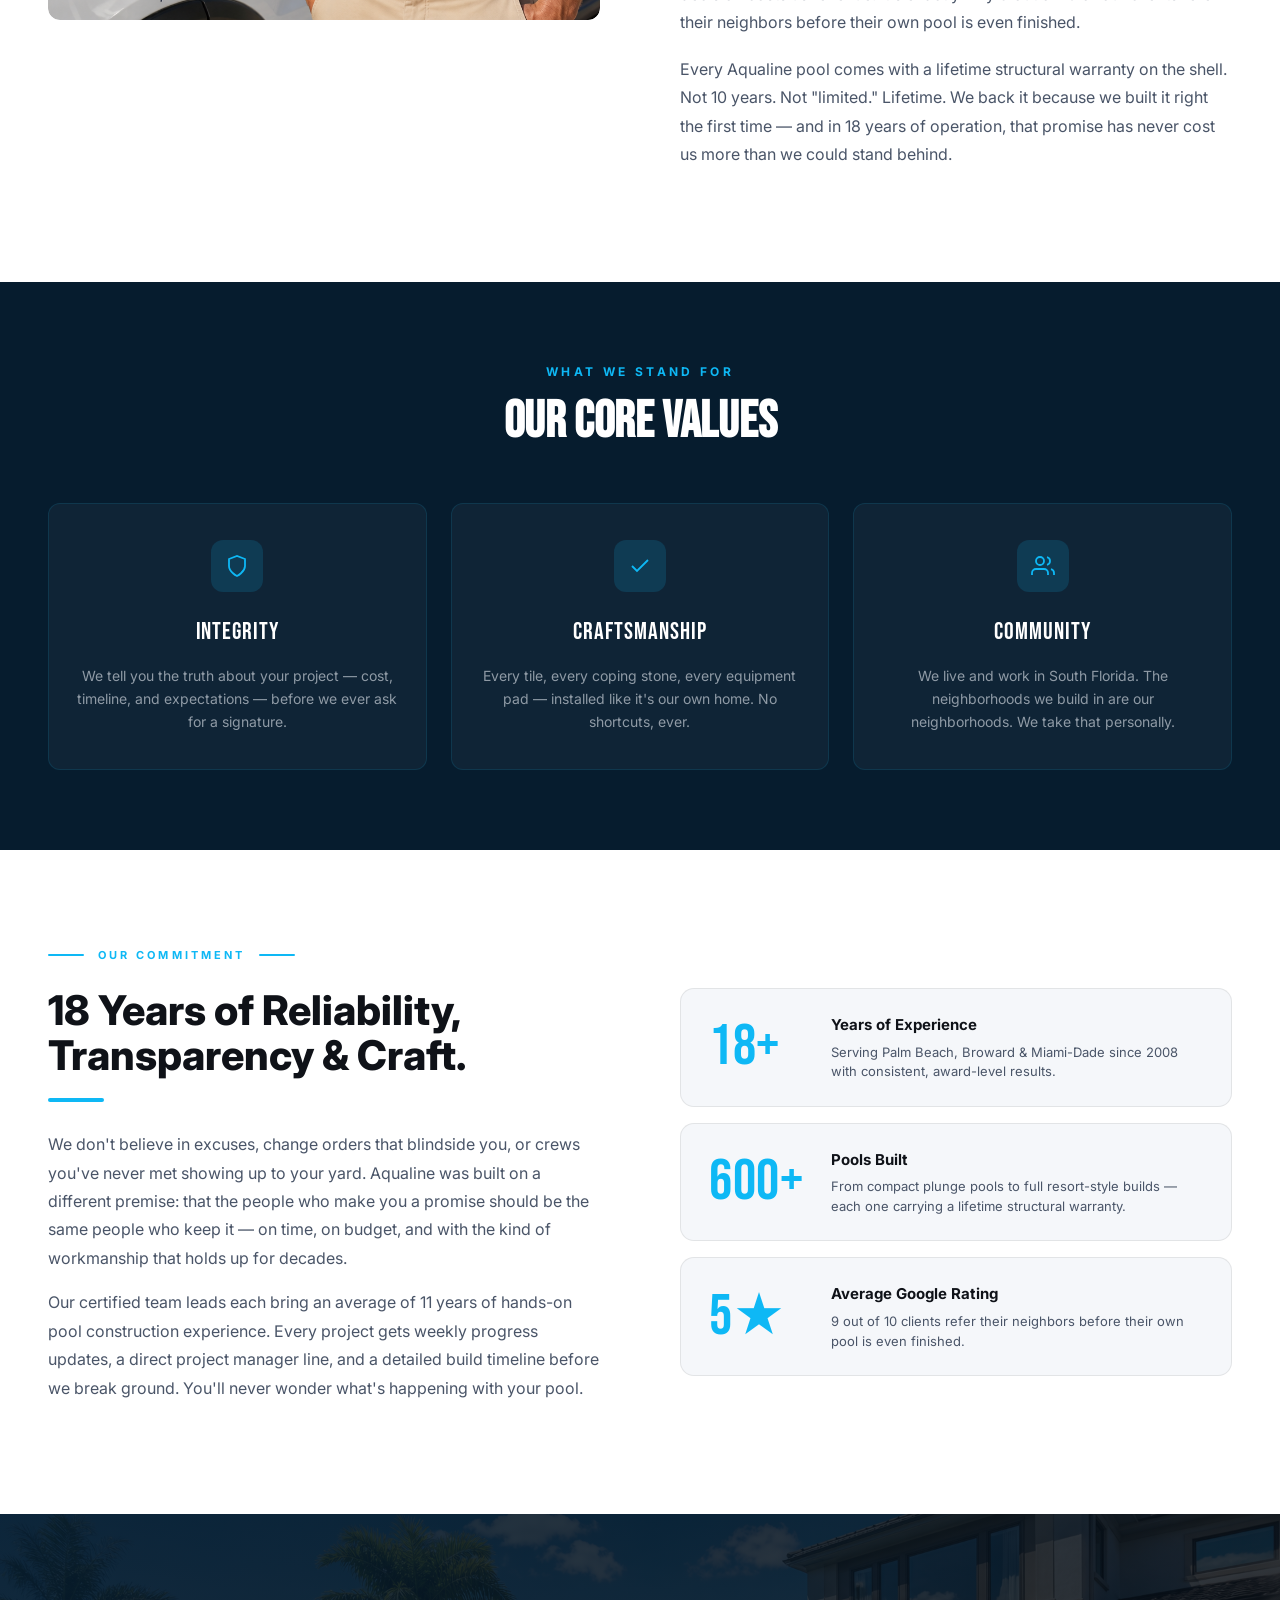
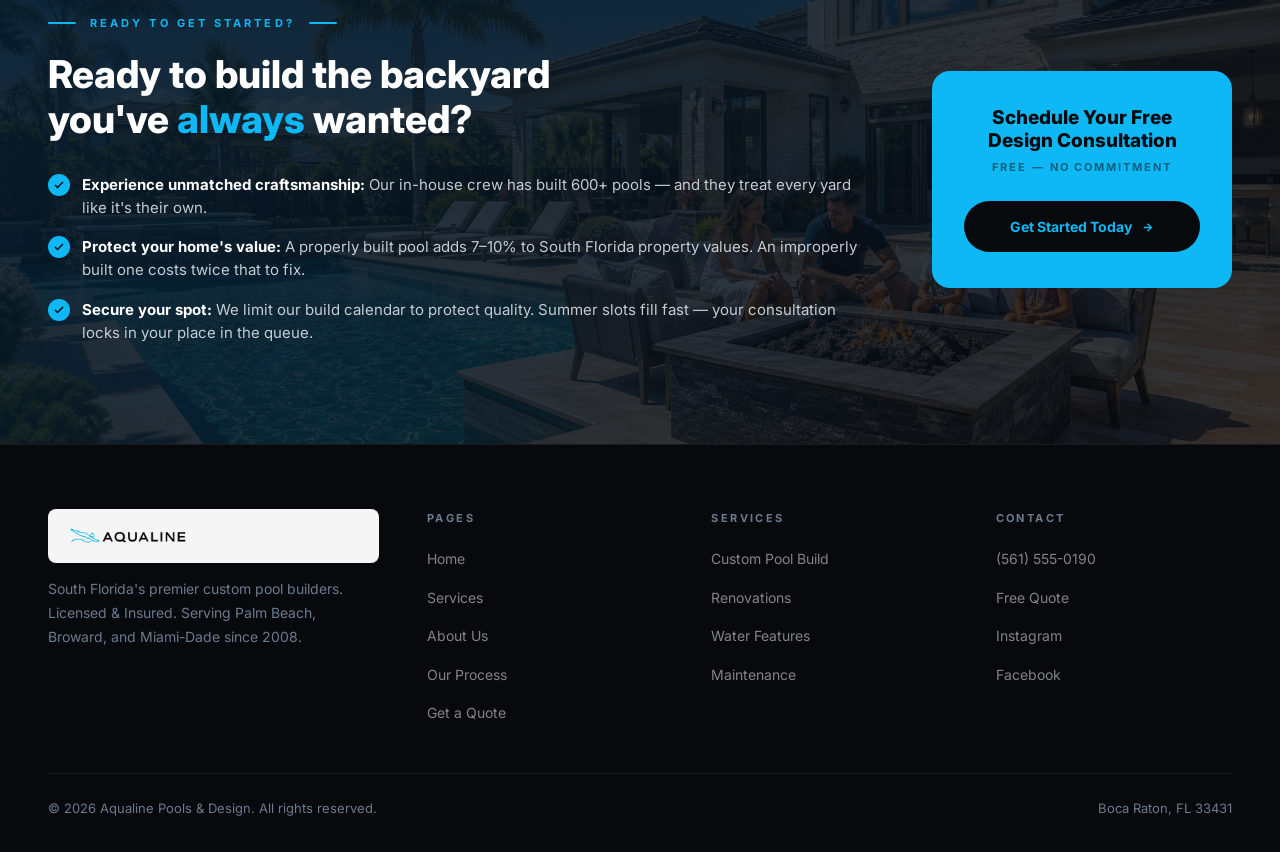
==== commit eb55c363: "feat: commitment+stats section, dark photo CTA, white services about.html: replaces team section wit" ====
--- a/about.html
+++ b/about.html
@@ -71,7 +71,7 @@
 #about-story{background:var(--lt2);padding:96px 48px}
 .story-inner{max-width:1200px;margin:0 auto;display:grid;grid-template-columns:1fr 1fr;gap:80px;align-items:center}
 .story-img{border-radius:12px;overflow:hidden}
-.story-img img{width:100%;height:480px;object-fit:cover;display:block;border-radius:12px}
+.story-img img{width:100%;height:620px;object-fit:cover;object-position:top center;display:block;border-radius:12px}
 .story-text .sec-eye{font-size:12px;font-weight:700;letter-spacing:.28em;text-transform:uppercase;color:var(--accent);margin-bottom:16px}
 .story-text h2{font-family:'Bebas Neue',sans-serif;font-size:clamp(40px,4.5vw,64px);line-height:.95;letter-spacing:.02em;color:var(--txt-dk);margin-bottom:22px;text-wrap:balance}
 .story-text p{font-size:16px;color:var(--muted-dk);line-height:1.78;margin-bottom:18px}
@@ -88,26 +88,43 @@
 .value-title{font-family:'Bebas Neue',sans-serif;font-size:24px;letter-spacing:.04em;color:#fff;margin-bottom:12px}
 .value-desc{font-size:14px;color:rgba(228,234,240,.6);line-height:1.65}
 
-/* ── TEAM SECTION ── */
-#about-team{background:var(--lt);padding:96px 48px}
-.team-inner{max-width:1200px;margin:0 auto}
-.team-inner .sec-eye{font-size:12px;font-weight:700;letter-spacing:.28em;text-transform:uppercase;color:var(--accent);margin-bottom:16px}
-.team-inner h2{font-family:'Bebas Neue',sans-serif;font-size:clamp(40px,4.5vw,64px);line-height:.95;letter-spacing:.02em;color:var(--txt-dk);margin-bottom:16px;text-wrap:balance}
-.team-inner .team-sub{font-size:17px;color:var(--muted-dk);max-width:560px;margin-bottom:56px}
-.team-grid{display:grid;grid-template-columns:repeat(4,1fr);gap:24px}
-.team-card{background:var(--lt2);border:1px solid var(--bdr-lt);border-radius:12px;padding:28px;text-align:center;transition:box-shadow .3s}
-.team-card:hover{box-shadow:0 8px 32px rgba(14,184,245,.1)}
-.team-avatar{width:80px;height:80px;border-radius:50%;background:rgba(14,184,245,.15);margin:0 auto 16px;display:flex;align-items:center;justify-content:center;color:var(--accent);font-family:'Bebas Neue',sans-serif;font-size:28px;letter-spacing:.04em}
-.team-name{font-family:'Bebas Neue',sans-serif;font-size:22px;letter-spacing:.04em;color:var(--txt-dk);margin-bottom:6px}
-.team-role{font-size:13px;font-weight:600;color:var(--accent);letter-spacing:.06em;text-transform:uppercase;margin-bottom:12px}
-.team-bio{font-size:13px;color:var(--muted-dk);line-height:1.6}
-
-/* ── CTA ── */
-#about-cta{background:var(--dk);padding:96px 48px;text-align:center}
-.about-cta-inner{max-width:620px;margin:0 auto}
-.about-cta-inner .sec-eye{font-size:12px;font-weight:700;letter-spacing:.28em;text-transform:uppercase;color:var(--accent);margin-bottom:16px}
-.about-cta-inner h2{font-family:'Bebas Neue',sans-serif;font-size:clamp(42px,5vw,72px);line-height:.95;color:#fff;margin-bottom:18px;text-wrap:balance}
-.about-cta-inner p{font-size:16px;color:var(--muted);margin-bottom:36px;line-height:1.7}
+/* ── COMMITMENT + STATS (Reyes-style) ── */
+#about-commitment{background:var(--lt2);padding:96px 48px;position:relative;overflow:hidden}
+.commit-inner{max-width:1200px;margin:0 auto;display:grid;grid-template-columns:1fr 1fr;gap:80px;align-items:center}
+.commit-eyebrow{display:flex;align-items:center;gap:14px;margin-bottom:24px}
+.commit-eyebrow-line{flex:0 0 36px;height:2px;background:var(--accent);border-radius:2px}
+.commit-eyebrow span{font-size:11px;font-weight:700;letter-spacing:.28em;text-transform:uppercase;color:var(--accent)}
+.commit-left h2{font-family:'Inter',sans-serif;font-size:clamp(30px,3.2vw,48px);font-weight:800;line-height:1.1;color:var(--txt-dk);margin-bottom:20px}
+.commit-bar{width:56px;height:4px;background:var(--accent);border-radius:2px;margin-bottom:28px}
+.commit-left p{font-size:16px;color:var(--muted-dk);line-height:1.78;margin-bottom:16px}
+.commit-right{position:relative}
+.commit-watermark{position:absolute;inset:0;display:flex;align-items:center;justify-content:center;pointer-events:none;opacity:.04}
+.commit-watermark img{width:90%;object-fit:contain}
+.stat-stack{display:flex;flex-direction:column;gap:16px;position:relative;z-index:1}
+.stat-card{background:var(--lt);border:1px solid var(--bdr-lt);border-radius:14px;padding:24px 28px;display:flex;align-items:center;gap:22px;transition:box-shadow .3s,border-color .3s}
+.stat-card:hover{box-shadow:0 6px 28px rgba(14,184,245,.1);border-color:rgba(14,184,245,.22)}
+.stat-num{font-family:'Bebas Neue',sans-serif;font-size:58px;line-height:1;color:var(--accent);letter-spacing:.01em;white-space:nowrap;min-width:100px}
+.stat-info h4{font-size:15px;font-weight:700;color:var(--txt-dk);margin-bottom:5px}
+.stat-info p{font-size:13px;color:var(--muted-dk);line-height:1.5}
+
+/* ── DARK PHOTO CTA (Reyes-style) ── */
+#about-photo-cta{position:relative;padding:100px 48px;background-image:url('aqualine-family-pool-hero.png');background-size:cover;background-position:center}
+#about-photo-cta::before{content:'';position:absolute;inset:0;background:linear-gradient(135deg,rgba(6,28,46,.93) 0%,rgba(8,9,13,.78) 100%)}
+.photo-cta-inner{max-width:1200px;margin:0 auto;display:grid;grid-template-columns:1fr auto;gap:60px;align-items:center;position:relative;z-index:1}
+.photo-cta-eyebrow{display:flex;align-items:center;gap:14px;margin-bottom:20px}
+.photo-cta-eyebrow-line{flex:0 0 28px;height:2px;background:var(--accent);border-radius:2px}
+.photo-cta-eyebrow span{font-size:11px;font-weight:700;letter-spacing:.28em;text-transform:uppercase;color:var(--accent)}
+.photo-cta-left h2{font-size:clamp(26px,3vw,44px);font-weight:800;color:#fff;line-height:1.15;margin-bottom:32px}
+.photo-cta-left h2 em{font-style:normal;color:var(--accent)}
+.check-list{list-style:none;display:flex;flex-direction:column;gap:16px}
+.check-list li{display:flex;align-items:flex-start;gap:12px;font-size:15px;color:rgba(228,234,240,.85);line-height:1.55}
+.check-list li strong{color:#fff}
+.chk{flex-shrink:0;width:22px;height:22px;border-radius:50%;background:var(--accent);display:flex;align-items:center;justify-content:center;margin-top:1px}
+.photo-cta-card{background:var(--accent);border-radius:18px;padding:36px 32px;text-align:center;min-width:268px;max-width:300px}
+.photo-cta-card h3{font-family:'Inter',sans-serif;font-size:19px;font-weight:800;color:#08090D;line-height:1.2;margin-bottom:6px}
+.photo-cta-card p{font-size:11px;font-weight:700;letter-spacing:.18em;text-transform:uppercase;color:rgba(8,9,13,.5);margin-bottom:24px}
+.photo-cta-btn{display:block;background:#08090D;color:var(--accent);font-family:'Inter',sans-serif;font-size:14px;font-weight:700;padding:14px 22px;border-radius:50px;text-decoration:none;transition:background .2s,transform .2s}
+.photo-cta-btn:hover{background:#1a2c3d;transform:translateY(-2px)}
 .btn-accent{display:inline-flex;align-items:center;gap:8px;padding:14px 34px;background:var(--accent);color:#08090D;border-radius:50px;font-size:15px;font-weight:700;font-family:'Inter',sans-serif;text-decoration:none;letter-spacing:.02em;transition:background .2s,box-shadow .2s,transform .2s}
 .btn-accent:hover{background:var(--accent-dk);box-shadow:0 8px 28px rgba(14,184,245,.35);transform:translateY(-2px)}
 
@@ -124,7 +141,9 @@
 @media(max-width:1024px){
   .story-inner{grid-template-columns:1fr;gap:48px}
   .values-grid{grid-template-columns:1fr 1fr}
-  .team-grid{grid-template-columns:1fr 1fr}
+  .commit-inner{grid-template-columns:1fr;gap:56px}
+  .photo-cta-inner{grid-template-columns:1fr;gap:40px}
+  .photo-cta-card{max-width:100%}
   .foot-inner{grid-template-columns:1fr 1fr}
 }
 @media(max-width:768px){
@@ -235,51 +254,84 @@
   </div>
 </section>
 
-<!-- TEAM -->
-<section id="about-team">
-  <div class="team-inner">
-    <p class="sec-eye">The Team</p>
-    <h2>The People Behind Your Pool</h2>
-    <p class="team-sub">Add your team members here — names, roles, headshots, and a line about each person. Let people know who will actually be showing up to their property.</p>
-    <div class="team-grid">
-      <div class="team-card">
-        <div class="team-avatar">JD</div>
-        <div class="team-name">Team Member</div>
-        <div class="team-role">Founder & CEO</div>
-        <p class="team-bio">Your content here. Short bio, background, years in the industry.</p>
-      </div>
-      <div class="team-card">
-        <div class="team-avatar">MR</div>
-        <div class="team-name">Team Member</div>
-        <div class="team-role">Lead Designer</div>
-        <p class="team-bio">Your content here.</p>
-      </div>
-      <div class="team-card">
-        <div class="team-avatar">SK</div>
-        <div class="team-name">Team Member</div>
-        <div class="team-role">Project Manager</div>
-        <p class="team-bio">Your content here.</p>
-      </div>
-      <div class="team-card">
-        <div class="team-avatar">AV</div>
-        <div class="team-name">Team Member</div>
-        <div class="team-role">Head of Service</div>
-        <p class="team-bio">Your content here.</p>
-      </div>
-    </div>
-  </div>
-</section>
-
-<!-- CTA -->
-<section id="about-cta">
-  <div class="about-cta-inner">
-    <p class="sec-eye">Ready to Build?</p>
-    <h2>Let's Talk About Your Pool.</h2>
-    <p>Free consultation, honest pricing, no pressure. Schedule a call or stop by our showroom in Boca Raton.</p>
-    <a href="index.html#contact" class="btn-accent">
-      Get Your Free Design Consultation
-      <svg width="15" height="15" fill="none" stroke="currentColor" stroke-width="2.5" viewBox="0 0 24 24"><path d="M5 12h14M12 5l7 7-7 7"/></svg>
-    </a>
+<!-- OUR COMMITMENT + STATS -->
+<section id="about-commitment">
+  <div class="commit-inner">
+    <div class="commit-left">
+      <div class="commit-eyebrow">
+        <div class="commit-eyebrow-line"></div>
+        <span>Our Commitment</span>
+        <div class="commit-eyebrow-line"></div>
+      </div>
+      <h2>18 Years of Reliability,<br>Transparency & Craft.</h2>
+      <div class="commit-bar"></div>
+      <p>We don't believe in excuses, change orders that blindside you, or crews you've never met showing up to your yard. Aqualine was built on a different premise: that the people who make you a promise should be the same people who keep it — on time, on budget, and with the kind of workmanship that holds up for decades.</p>
+      <p>Our certified team leads each bring an average of 11 years of hands-on pool construction experience. Every project gets weekly progress updates, a direct project manager line, and a detailed build timeline before we break ground. You'll never wonder what's happening with your pool.</p>
+    </div>
+    <div class="commit-right">
+      <div class="commit-watermark">
+        <img src="aqualine-logo.png" alt="" aria-hidden="true" />
+      </div>
+      <div class="stat-stack">
+        <div class="stat-card">
+          <div class="stat-num">18+</div>
+          <div class="stat-info">
+            <h4>Years of Experience</h4>
+            <p>Serving Palm Beach, Broward & Miami-Dade since 2008 with consistent, award-level results.</p>
+          </div>
+        </div>
+        <div class="stat-card">
+          <div class="stat-num">600+</div>
+          <div class="stat-info">
+            <h4>Pools Built</h4>
+            <p>From compact plunge pools to full resort-style builds — each one carrying a lifetime structural warranty.</p>
+          </div>
+        </div>
+        <div class="stat-card">
+          <div class="stat-num">5★</div>
+          <div class="stat-info">
+            <h4>Average Google Rating</h4>
+            <p>9 out of 10 clients refer their neighbors before their own pool is even finished.</p>
+          </div>
+        </div>
+      </div>
+    </div>
+  </div>
+</section>
+
+<!-- DARK PHOTO CTA -->
+<section id="about-photo-cta">
+  <div class="photo-cta-inner">
+    <div class="photo-cta-left">
+      <div class="photo-cta-eyebrow">
+        <div class="photo-cta-eyebrow-line"></div>
+        <span>Ready to Get Started?</span>
+        <div class="photo-cta-eyebrow-line"></div>
+      </div>
+      <h2>Ready to build the backyard<br>you've <em>always</em> wanted?</h2>
+      <ul class="check-list">
+        <li>
+          <div class="chk"><svg width="12" height="12" fill="none" stroke="#08090D" stroke-width="3" viewBox="0 0 24 24"><polyline points="20 6 9 17 4 12"/></svg></div>
+          <span><strong>Experience unmatched craftsmanship:</strong> Our in-house crew has built 600+ pools — and they treat every yard like it's their own.</span>
+        </li>
+        <li>
+          <div class="chk"><svg width="12" height="12" fill="none" stroke="#08090D" stroke-width="3" viewBox="0 0 24 24"><polyline points="20 6 9 17 4 12"/></svg></div>
+          <span><strong>Protect your home's value:</strong> A properly built pool adds 7–10% to South Florida property values. An improperly built one costs twice that to fix.</span>
+        </li>
+        <li>
+          <div class="chk"><svg width="12" height="12" fill="none" stroke="#08090D" stroke-width="3" viewBox="0 0 24 24"><polyline points="20 6 9 17 4 12"/></svg></div>
+          <span><strong>Secure your spot:</strong> We limit our build calendar to protect quality. Summer slots fill fast — your consultation locks in your place in the queue.</span>
+        </li>
+      </ul>
+    </div>
+    <div class="photo-cta-card">
+      <h3>Schedule Your Free Design Consultation</h3>
+      <p>Free — No Commitment</p>
+      <a href="index.html#contact" class="photo-cta-btn">
+        Get Started Today
+        <svg width="13" height="13" fill="none" stroke="currentColor" stroke-width="2.5" viewBox="0 0 24 24" style="margin-left:6px;vertical-align:middle"><path d="M5 12h14M12 5l7 7-7 7"/></svg>
+      </a>
+    </div>
   </div>
 </section>
 
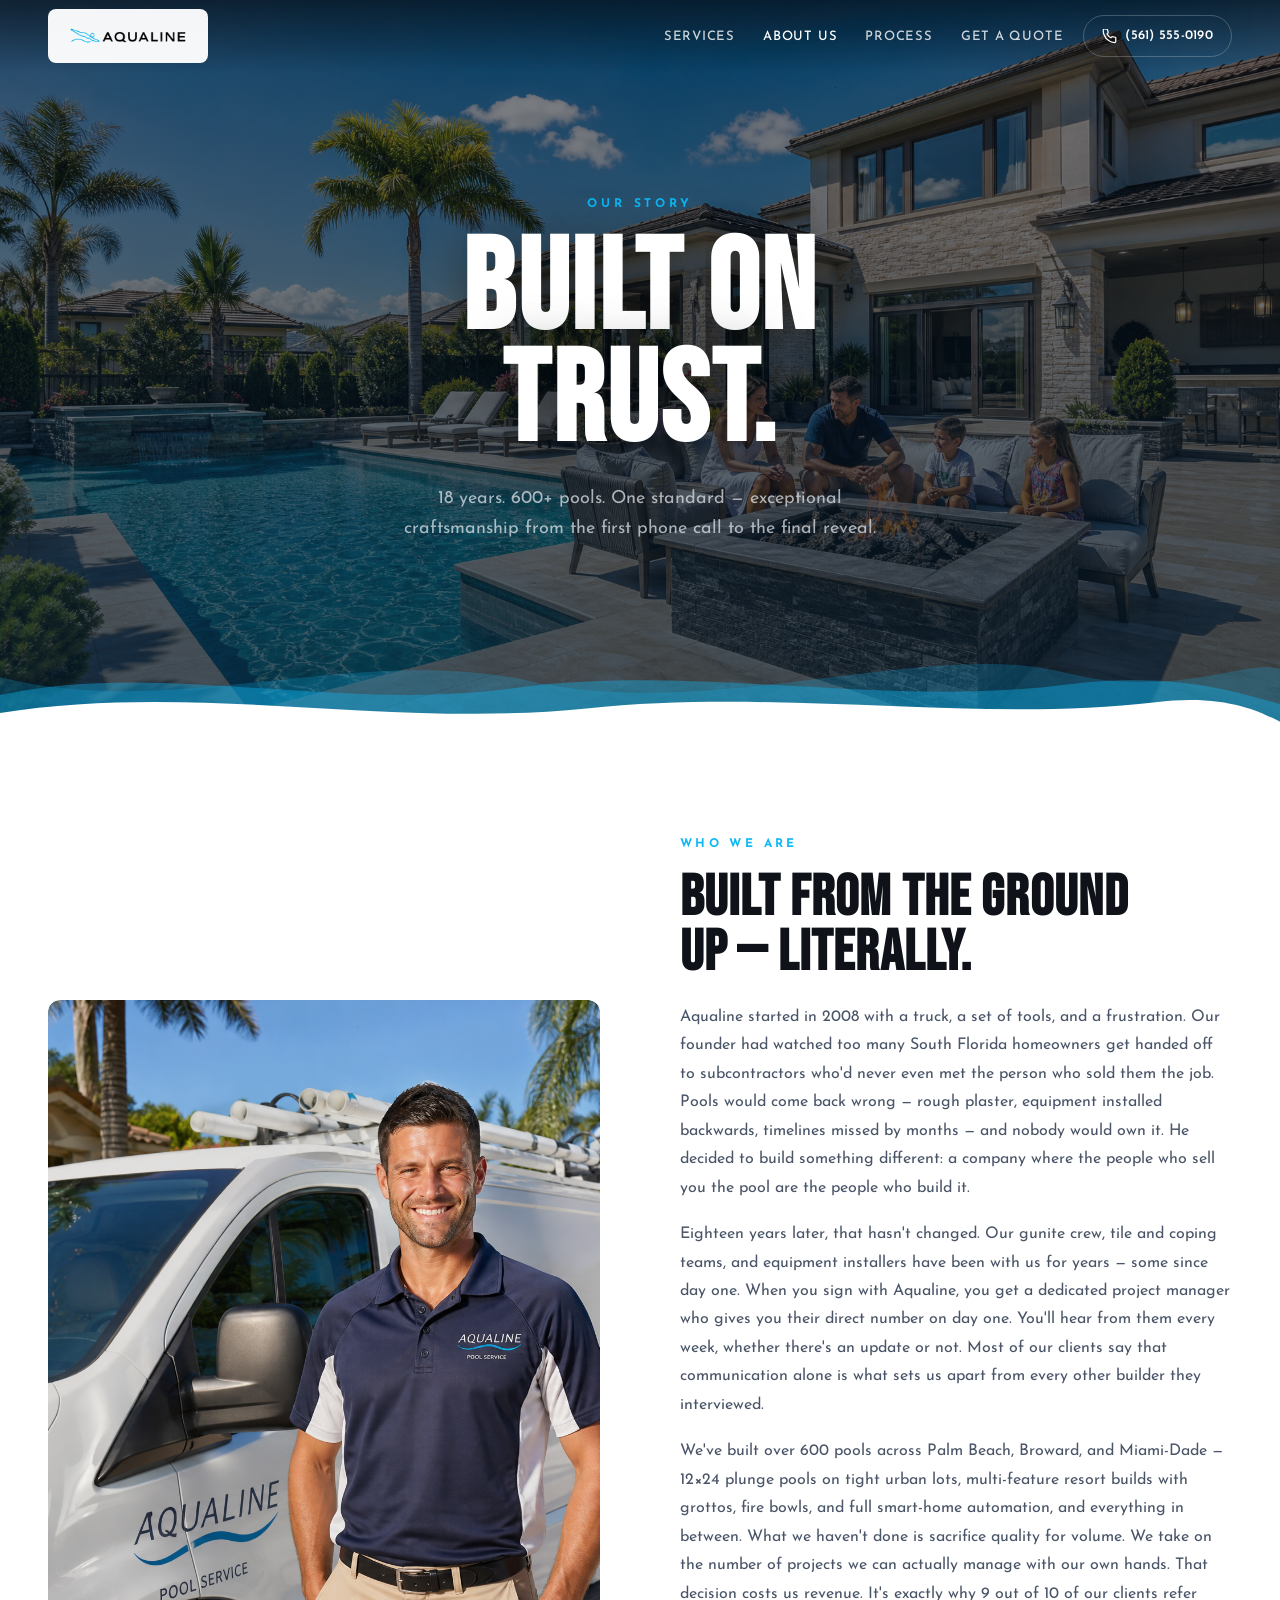
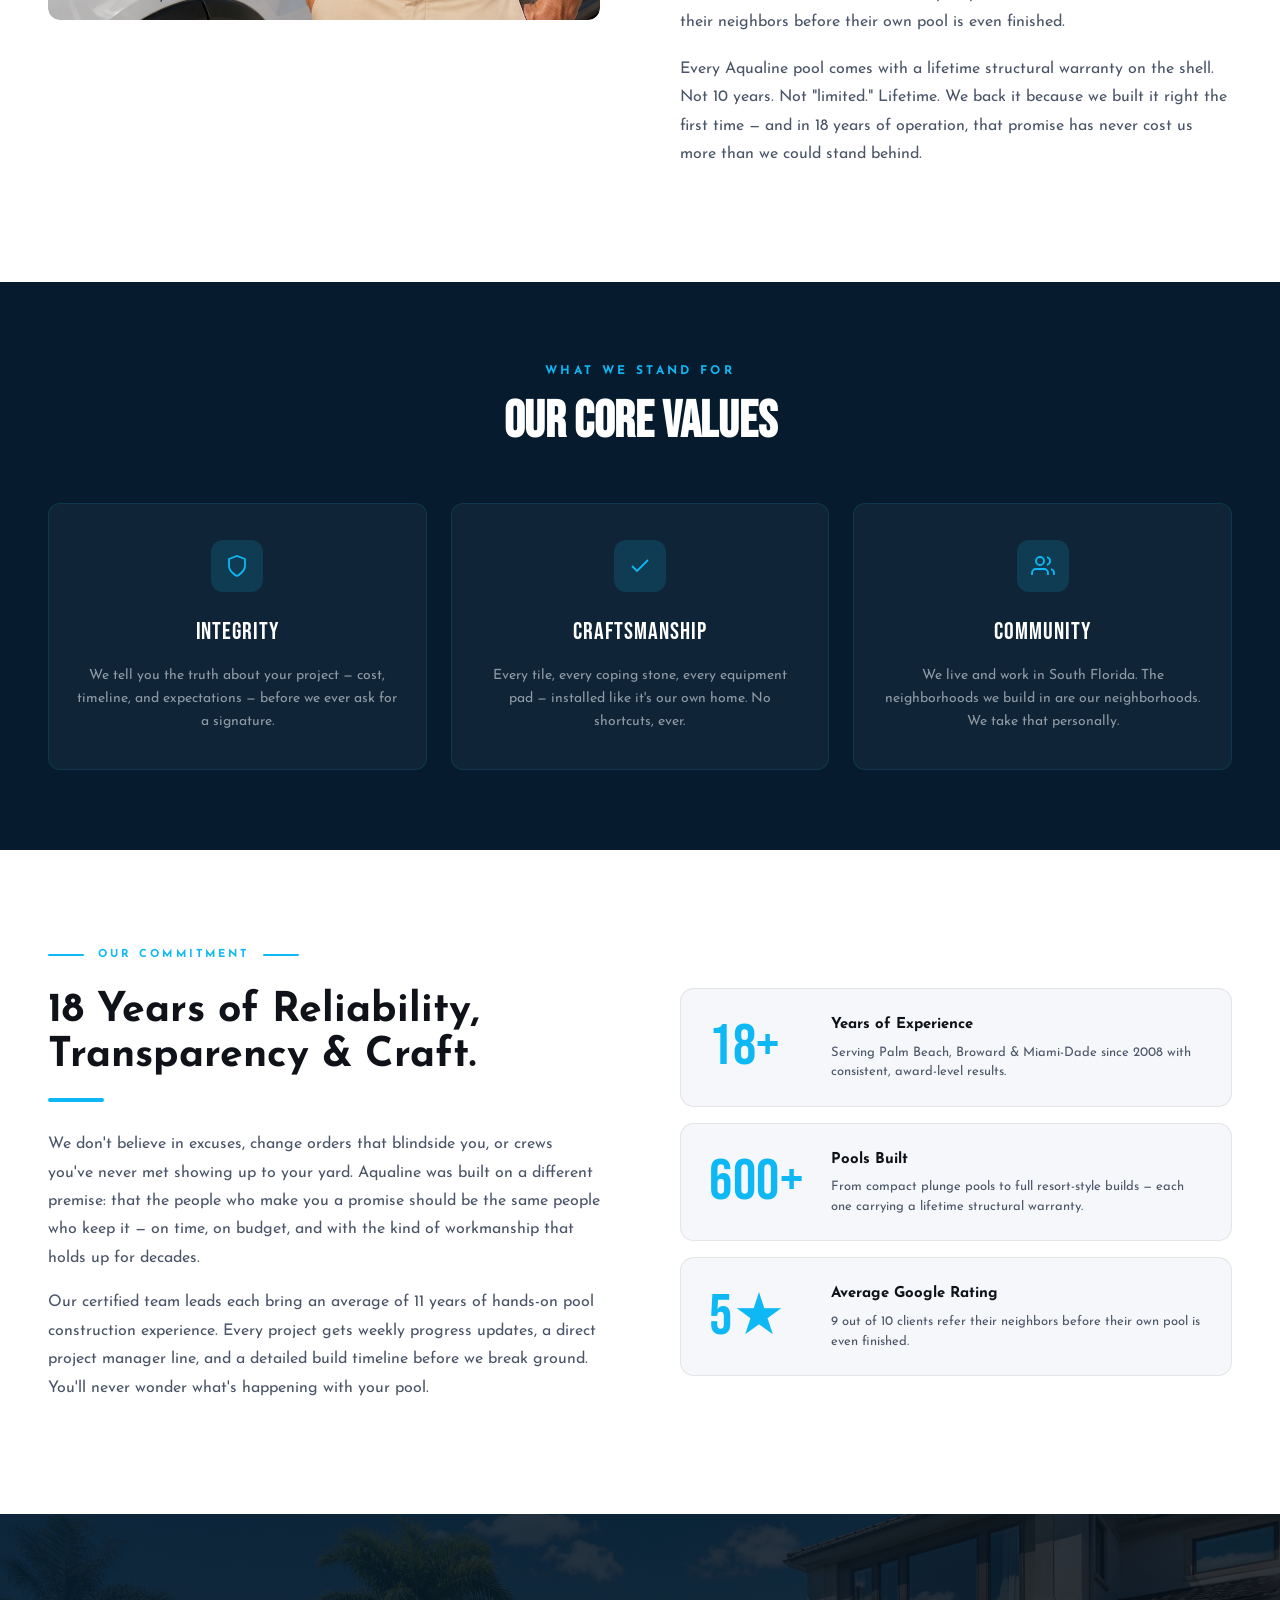
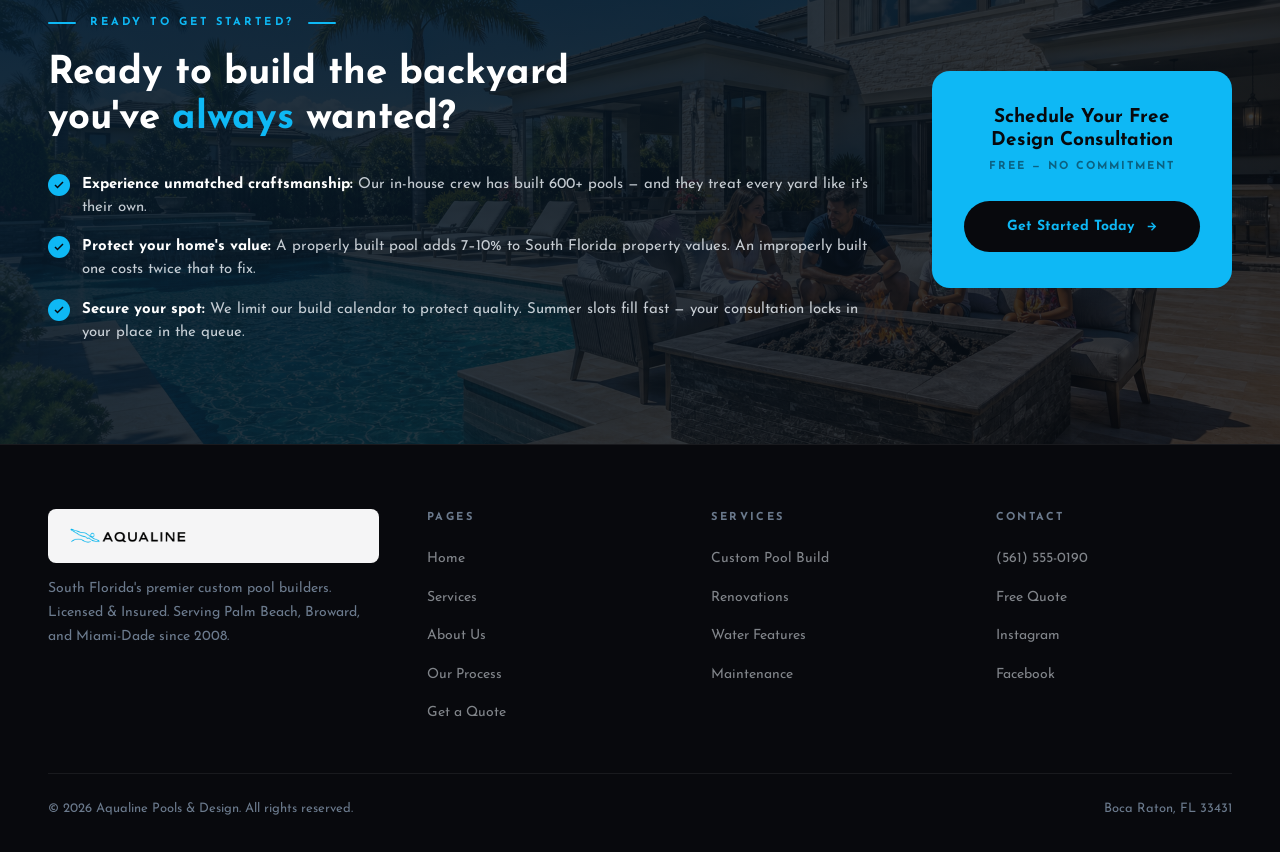
==== commit 2a5957bb: "Replace Inter with Josefin Sans site-wide Inter is heavily overused across AI-built sites and was fl" ====
--- a/about.html
+++ b/about.html
@@ -2,6 +2,7 @@
 <html lang="en">
 <head>
 <meta charset="UTF-8" />
+<link rel="icon" type="image/png" href="favicon.png" />
 <meta name="viewport" content="width=device-width, initial-scale=1.0" />
 <title>About Us | Aqualine Pools & Design — South Florida Pool Builders</title>
 <meta name="description" content="Learn about Aqualine Pools & Design — who we are, our story, our team, and why South Florida homeowners trust us with their backyards." />
@@ -10,7 +11,7 @@
 <meta property="og:type" content="website" />
 <link rel="preconnect" href="https://fonts.googleapis.com" />
 <link rel="preconnect" href="https://fonts.gstatic.com" crossorigin />
-<link href="https://fonts.googleapis.com/css2?family=Bebas+Neue&family=Inter:wght@300;400;500;600;700&display=swap" rel="stylesheet" />
+<link href="https://fonts.googleapis.com/css2?family=Bebas+Neue&family=Josefin+Sans:wght@300;400;500;600;700&display=swap" rel="stylesheet" />
 <style>
 *,*::before,*::after{box-sizing:border-box;margin:0;padding:0}
 :root{
@@ -24,7 +25,7 @@
   --r:10px;
 }
 html{scroll-behavior:smooth}
-body{background:var(--lt2);color:var(--txt-dk);font-family:'Inter',sans-serif;font-size:16px;line-height:1.65;overflow-x:hidden}
+body{background:var(--lt2);color:var(--txt-dk);font-family:'Josefin Sans',sans-serif;font-size:16px;line-height:1.65;overflow-x:hidden}
 
 /* ── NAV ── */
 #nav{position:fixed;top:0;left:0;right:0;height:72px;display:flex;align-items:center;justify-content:space-between;padding:0 48px;z-index:100;background:linear-gradient(to bottom,rgba(8,9,13,.6) 0%,transparent 100%);transition:background .35s,box-shadow .35s}
@@ -44,10 +45,10 @@
 .hamburger{display:none;flex-direction:column;gap:5px;background:none;border:none;cursor:pointer;padding:4px}
 .hamburger span{display:block;width:22px;height:2px;background:#fff;border-radius:2px;transition:background .25s}
 #nav.scrolled .hamburger span{background:#1a2c3d}
-.mob-nav{display:none;position:fixed;inset:0;background:var(--dk);z-index:99;padding:100px 32px 32px;flex-direction:column}
-.mob-nav.open{display:flex}
-.mob-nav ul{list-style:none;display:flex;flex-direction:column;gap:24px}
-.mob-nav a{font-family:'Bebas Neue',sans-serif;font-size:36px;color:var(--txt);text-decoration:none;letter-spacing:.06em;transition:color .2s}
+.mob-nav{display:none;position:fixed;top:68px;left:0;right:0;background:rgba(8,9,13,.97);backdrop-filter:blur(20px);padding:20px 32px 28px;z-index:99;border-bottom:1px solid var(--bdr)}
+.mob-nav.open{display:block}
+.mob-nav ul{list-style:none;display:flex;flex-direction:column;gap:18px}
+.mob-nav a{color:var(--txt);text-decoration:none;font-size:15px;font-weight:500;letter-spacing:.06em;text-transform:uppercase;transition:color .2s}
 .mob-nav a:hover{color:var(--accent)}
 
 /* ── ABOUT HERO ── */
@@ -94,7 +95,7 @@
 .commit-eyebrow{display:flex;align-items:center;gap:14px;margin-bottom:24px}
 .commit-eyebrow-line{flex:0 0 36px;height:2px;background:var(--accent);border-radius:2px}
 .commit-eyebrow span{font-size:11px;font-weight:700;letter-spacing:.28em;text-transform:uppercase;color:var(--accent)}
-.commit-left h2{font-family:'Inter',sans-serif;font-size:clamp(30px,3.2vw,48px);font-weight:800;line-height:1.1;color:var(--txt-dk);margin-bottom:20px}
+.commit-left h2{font-family:'Josefin Sans',sans-serif;font-size:clamp(30px,3.2vw,48px);font-weight:800;line-height:1.1;color:var(--txt-dk);margin-bottom:20px}
 .commit-bar{width:56px;height:4px;background:var(--accent);border-radius:2px;margin-bottom:28px}
 .commit-left p{font-size:16px;color:var(--muted-dk);line-height:1.78;margin-bottom:16px}
 .commit-right{position:relative}
@@ -121,11 +122,11 @@
 .check-list li strong{color:#fff}
 .chk{flex-shrink:0;width:22px;height:22px;border-radius:50%;background:var(--accent);display:flex;align-items:center;justify-content:center;margin-top:1px}
 .photo-cta-card{background:var(--accent);border-radius:18px;padding:36px 32px;text-align:center;min-width:268px;max-width:300px}
-.photo-cta-card h3{font-family:'Inter',sans-serif;font-size:19px;font-weight:800;color:#08090D;line-height:1.2;margin-bottom:6px}
+.photo-cta-card h3{font-family:'Josefin Sans',sans-serif;font-size:19px;font-weight:800;color:#08090D;line-height:1.2;margin-bottom:6px}
 .photo-cta-card p{font-size:11px;font-weight:700;letter-spacing:.18em;text-transform:uppercase;color:rgba(8,9,13,.5);margin-bottom:24px}
-.photo-cta-btn{display:block;background:#08090D;color:var(--accent);font-family:'Inter',sans-serif;font-size:14px;font-weight:700;padding:14px 22px;border-radius:50px;text-decoration:none;transition:background .2s,transform .2s}
+.photo-cta-btn{display:block;background:#08090D;color:var(--accent);font-family:'Josefin Sans',sans-serif;font-size:14px;font-weight:700;padding:14px 22px;border-radius:50px;text-decoration:none;transition:background .2s,transform .2s}
 .photo-cta-btn:hover{background:#1a2c3d;transform:translateY(-2px)}
-.btn-accent{display:inline-flex;align-items:center;gap:8px;padding:14px 34px;background:var(--accent);color:#08090D;border-radius:50px;font-size:15px;font-weight:700;font-family:'Inter',sans-serif;text-decoration:none;letter-spacing:.02em;transition:background .2s,box-shadow .2s,transform .2s}
+.btn-accent{display:inline-flex;align-items:center;gap:8px;padding:14px 34px;background:var(--accent);color:#08090D;border-radius:50px;font-size:15px;font-weight:700;font-family:'Josefin Sans',sans-serif;text-decoration:none;letter-spacing:.02em;transition:background .2s,box-shadow .2s,transform .2s}
 .btn-accent:hover{background:var(--accent-dk);box-shadow:0 8px 28px rgba(14,184,245,.35);transform:translateY(-2px)}
 
 /* ── FOOTER ── */
@@ -170,7 +171,7 @@
       <li><a href="services.html">Services</a></li>
       <li><a href="about.html" class="active">About Us</a></li>
       <li><a href="index.html#process">Process</a></li>
-      <li><a href="index.html#contact">Get a Quote</a></li>
+      <li><a href="contact.html">Get a Quote</a></li>
     </ul>
     <a href="tel:+15615550190" class="nav-phone">
       <svg width="15" height="15" fill="none" stroke="currentColor" stroke-width="2" viewBox="0 0 24 24"><path d="M22 16.92v3a2 2 0 01-2.18 2 19.79 19.79 0 01-8.63-3.07A19.5 19.5 0 013.07 8.81 19.79 19.79 0 012 2.18 2 2 0 014 0h3a2 2 0 012 1.72c.127.96.36 1.903.7 2.81a2 2 0 01-.45 2.11L8.09 7.91a16 16 0 006.16 6.16l1.27-1.27a2 2 0 012.11-.45c.907.34 1.85.573 2.81.7A2 2 0 0122 16z"/></svg>
@@ -184,7 +185,7 @@
     <li><a href="services.html">Services</a></li>
     <li><a href="about.html">About Us</a></li>
     <li><a href="index.html#process">Process</a></li>
-    <li><a href="index.html#contact">Get a Quote</a></li>
+    <li><a href="contact.html">Get a Quote</a></li>
     <li><a href="tel:+15615550190">(561) 555-0190</a></li>
   </ul>
 </div>
@@ -327,7 +328,7 @@
     <div class="photo-cta-card">
       <h3>Schedule Your Free Design Consultation</h3>
       <p>Free — No Commitment</p>
-      <a href="index.html#contact" class="photo-cta-btn">
+      <a href="contact.html" class="photo-cta-btn">
         Get Started Today
         <svg width="13" height="13" fill="none" stroke="currentColor" stroke-width="2.5" viewBox="0 0 24 24" style="margin-left:6px;vertical-align:middle"><path d="M5 12h14M12 5l7 7-7 7"/></svg>
       </a>
@@ -351,7 +352,7 @@
         <li><a href="services.html">Services</a></li>
         <li><a href="about.html">About Us</a></li>
         <li><a href="index.html#process">Our Process</a></li>
-        <li><a href="index.html#contact">Get a Quote</a></li>
+        <li><a href="contact.html">Get a Quote</a></li>
       </ul>
     </div>
     <div class="foot-col">
@@ -367,7 +368,7 @@
       <h4>Contact</h4>
       <ul>
         <li><a href="tel:+15615550190">(561) 555-0190</a></li>
-        <li><a href="index.html#contact">Free Quote</a></li>
+        <li><a href="contact.html">Free Quote</a></li>
         <li><a href="#">Instagram</a></li>
         <li><a href="#">Facebook</a></li>
       </ul>
